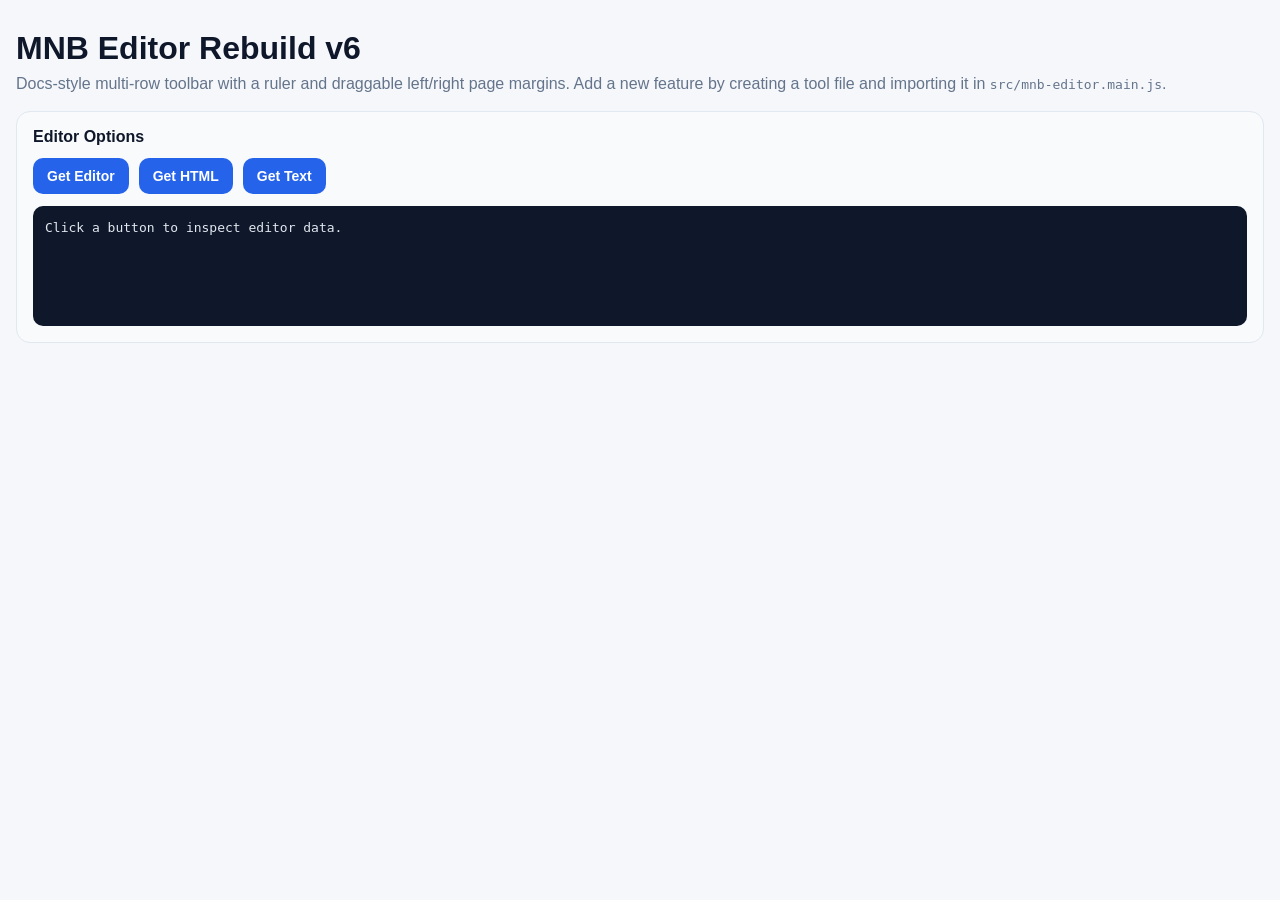
==== index.html @ fe901d55 "Initial public demo" ====
<!doctype html>
<html lang="en">
  <head>
    <meta charset="utf-8" />
    <title>MNB Editor Rebuild v6</title>
    <meta name="viewport" content="width=device-width, initial-scale=1" />
    <link rel="stylesheet" href="./mnb-editor.css" />
    <style>
      .editor-bottom-panel {
        margin-top: 18px;
        padding: 16px;
        border: 1px solid #e2e8f0;
        border-radius: 14px;
        background: #f8fafc;
      }

      .editor-bottom-panel h3 {
        margin: 0 0 12px;
        font-size: 16px;
        color: #0f172a;
      }

      .editor-bottom-actions {
        display: flex;
        flex-wrap: wrap;
        gap: 10px;
        margin-bottom: 12px;
      }

      .editor-bottom-actions button {
        appearance: none;
        border: 0;
        border-radius: 10px;
        padding: 10px 14px;
        font-size: 14px;
        font-weight: 600;
        cursor: pointer;
        background: #2563eb;
        color: #fff;
      }

      .editor-bottom-actions button:hover {
        opacity: 0.95;
      }

      #editorOutput {
        min-height: 120px;
        max-height: 320px;
        overflow: auto;
        margin: 0;
        padding: 12px;
        border-radius: 10px;
        background: #0f172a;
        color: #e2e8f0;
        font-size: 13px;
        line-height: 1.5;
        white-space: pre-wrap;
        word-break: break-word;
      }
    </style>
  </head>
  <body>
    <div style="max-width:1400px;margin:30px auto;padding:0 16px;">
      <div style="margin-bottom:18px;">
        <h1 style="margin:0 0 8px;">MNB Editor Rebuild v6</h1>
        <p style="margin:0;color:#64748b;">
          Docs-style multi-row toolbar with a ruler and draggable left/right
          page margins. Add a new feature by creating a tool file and importing
          it in <code>src/mnb-editor.main.js</code>.
        </p>
      </div>

      <div id="editor"></div>

      <div class="editor-bottom-panel">
        <h3>Editor Options</h3>
        <div class="editor-bottom-actions">
          <button type="button" id="getEditorBtn">Get Editor</button>
          <button type="button" id="getHtmlBtn">Get HTML</button>
          <button type="button" id="getTextBtn">Get Text</button>
        </div>
        <pre id="editorOutput">Click a button to inspect editor data.</pre>
      </div>
    </div>

    <script type="module">
      import { mountMNBEditor } from './src/mnb-editor.main.js';

      const editor = mountMNBEditor('#editor', {
        theme: 'light',
        height: '500px',
        toolbarCollapsible: true,
        collapseToolbarBelow: 9999,
        collapsedToolbarRows: 2,
        contentLimit: {
          max: 500,
          type: 'chars',
          mode: 'hard',
          showCounter: true
        },
       
      });

      const output = document.getElementById('editorOutput');

      document.getElementById('getEditorBtn').addEventListener('click', () => {
        window.mnbEditor = editor;

        const info = {
          message: 'Editor instance saved to window.mnbEditor',
          availableMethods: Object.keys(editor).filter((key) => typeof editor[key] === 'function'),
        };

        output.textContent = JSON.stringify(info, null, 2);
        console.log('MNB Editor instance:', editor);
      });

      document.getElementById('getHtmlBtn').addEventListener('click', () => {
        try {
          output.textContent = editor.getHTML ? editor.getHTML() : 'getHTML() method not found.';
        } catch (error) {
          output.textContent = 'Error getting HTML: ' + error.message;
        }
      });

      document.getElementById('getTextBtn').addEventListener('click', () => {
        try {
          output.textContent = editor.getText ? editor.getText() : 'getText() method not found.';
        } catch (error) {
          output.textContent = 'Error getting text: ' + error.message;
        }
      });
    </script>
  </body>
</html>
---- mnb-editor.css ----
:root{
  --mnb-bg:#f5f7fb;
  --mnb-panel:#ffffff;
  --mnb-panel-2:#f8fafc;
  --mnb-border:#d9e2ef;
  --mnb-text:#0f172a;
  --mnb-muted:#64748b;
  --mnb-primary:#4f46e5;
  --mnb-primary-soft:#eef2ff;
  --mnb-success:#16a34a;
  --mnb-warning:#d97706;
  --mnb-danger:#dc2626;
  --mnb-shadow:0 20px 45px rgba(15,23,42,.10);
  --mnb-radius:18px;
  --mnb-toolbar-radius:16px;
  --mnb-editor-min-height:420px;

  /* docs toolbar */
  --mnb-toolbar-bg:#eef1f4;
  --mnb-toolbar-divider:#d0d7de;
  --mnb-page-width:100%;
  --mnb-doc-margin-left:24px;
  --mnb-doc-margin-right:24px;

  /* sticky offsets */
  --mnb-sticky-page-top:0px;
  --mnb-sticky-topbar-height:59px;

  font-family:Inter,Segoe UI,Arial,sans-serif;
}

*{box-sizing:border-box}

html,body{
  margin:0;
  background:var(--mnb-bg);
  font-family:Inter,Segoe UI,Arial,sans-serif;
  color:var(--mnb-text);
}

body{
  margin:0;
  background:var(--mnb-bg);
  font-family:Inter,Segoe UI,Arial,sans-serif;
  color:var(--mnb-text);
}

.mnb-editor-shell{
  --mnb-sticky-page-top:0px;
  --mnb-sticky-topbar-height:59px;
  background:#f1f3f4;
  border:1px solid var(--mnb-border);
  border-radius:20px;
  overflow:visible;
  box-shadow:var(--mnb-shadow);
  position:relative;
}

.mnb-editor-shell.theme-dark,
.theme-dark .mnb-editor-shell{
  --mnb-bg:#0b1220;
  --mnb-panel:#0f172a;
  --mnb-panel-2:#111c32;
  --mnb-border:#243146;
  --mnb-text:#e2e8f0;
  --mnb-muted:#94a3b8;
  --mnb-primary:#818cf8;
  --mnb-primary-soft:rgba(99,102,241,.18);
  --mnb-shadow:0 20px 45px rgba(2,6,23,.45);
  --mnb-toolbar-bg:#162132;
  --mnb-toolbar-divider:#2b3a54;
  background:#0f172a;
}

.mnb-editor-frame,
.mnb-editor-frame-docs{
  display:block;
}

.mnb-editor-main{
  min-width:0;
  display:flex;
  flex-direction:column;
}

.mnb-editor-leftbar,
.mnb-toolbar-left{
  display:none !important;
}

.mnb-editor-topbar,
.mnb-editor-topbar-docs{
  position:sticky;
  top:var(--mnb-sticky-page-top, 0px);
  z-index:30;
  padding:10px 14px 8px;
  background: #ffffff;
  border-bottom:1px solid var(--mnb-toolbar-divider);
  backdrop-filter:none;
}

.mnb-editor-shell.theme-dark .mnb-editor-topbar,
.theme-dark .mnb-editor-topbar,
.mnb-editor-shell.theme-dark .mnb-editor-topbar-docs,
.theme-dark .mnb-editor-topbar-docs{
  background:#162132;
  border-color:#2b3a54;
}

.mnb-toolbar-scroll{
  display:block;
  overflow-x:auto;
  overflow-y:hidden;
  scrollbar-width:thin;
  padding-bottom:2px;
}

.mnb-toolbar{
  display:flex !important;
  align-items:center;
  flex-wrap:wrap;
  width:100% !important;
  min-width:min-content !important;
  gap:4px 0 !important;
}

.mnb-toolbar-top{
  width:100% !important;
}

.mnb-toolbar-group{
  display:flex;
  align-items:center;
  flex-wrap:wrap;
  gap:4px;
  padding:0 10px;
  margin:0;
  min-height:40px;
  background:transparent;
  border:0;
  border-right:1px solid var(--mnb-toolbar-divider);
  border-radius:0;
  box-shadow:none;
}

.mnb-toolbar-group:last-child{
  border-right:0;
}

.mnb-toolbar-group-label{
  display:none;
}

.mnb-tool{
  display:flex;
  align-items:center;
  align-self:center;
  flex:0 0 auto;
}

.mnb-tool-button,
.mnb-tool-select,
.mnb-tool-select-wrap{
  color:var(--mnb-text);
  border-radius:8px;
  transition:background .16s ease,border-color .16s ease,transform .16s ease,box-shadow .16s ease;
}

.mnb-tool-button{
  display:inline-flex;
  align-items:center;
  justify-content:center;
  gap:8px;
  width:auto;
  min-width:0;
  height:34px;
  min-height:34px;
  padding:0 10px;
  cursor:pointer;
  white-space:nowrap;
  border:1px solid transparent;
  background:transparent;
  box-shadow:none;
}

.mnb-tool-button-icon{
  width:34px;
  min-width:34px;
  padding:0;
}

.mnb-tool-button-select,
.mnb-tool-button-doc-select,
.mnb-tool-select-wrap{
  display:inline-flex;
  align-items:center;
  justify-content:flex-start;
  gap:8px;
  width:auto;
  min-width: auto;
  max-width:none;
  height:34px;
  min-height:34px;
  padding:0 10px;
  border:1px solid #cbd5e1;
  border-radius:8px;
  background:#fff;
  color:var(--mnb-text);
  box-shadow:none;
  overflow:visible;
  white-space:nowrap;
}

.mnb-editor-shell.theme-dark .mnb-tool-button-select,
.mnb-editor-shell.theme-dark .mnb-tool-button-doc-select,
.mnb-editor-shell.theme-dark .mnb-tool-select-wrap,
.theme-dark .mnb-tool-button-select,
.theme-dark .mnb-tool-button-doc-select,
.theme-dark .mnb-tool-select-wrap{
  background:#0f172a;
  border-color:#334155;
}

.mnb-tool-button:hover,
.mnb-tool-button:focus-visible,
.mnb-tool-button.is-open,
.mnb-tool-select-wrap:hover,
.mnb-tool-select-wrap:focus-within{
  transform:none;
  background:#ffffff;
  box-shadow:none;
  outline:none;
}

.mnb-tool-button-doc-select:hover,
.mnb-tool-button-doc-select:focus-visible,
.mnb-tool-button-doc-select.is-open,
.mnb-tool-button-select:hover,
.mnb-tool-button-select:focus-visible,
.mnb-tool-button-select.is-open{
  background:#fff;
  border-color:#a5b4fc;
  box-shadow:none;
  outline:none;
}

.mnb-editor-shell.theme-dark .mnb-tool-button:hover,
.mnb-editor-shell.theme-dark .mnb-tool-button:focus-visible,
.mnb-editor-shell.theme-dark .mnb-tool-button.is-open,
.mnb-editor-shell.theme-dark .mnb-tool-select-wrap:hover,
.mnb-editor-shell.theme-dark .mnb-tool-select-wrap:focus-within,
.theme-dark .mnb-tool-button:hover,
.theme-dark .mnb-tool-button:focus-visible,
.theme-dark .mnb-tool-button.is-open,
.theme-dark .mnb-tool-select-wrap:hover,
.theme-dark .mnb-tool-select-wrap:focus-within{
  background:#0f172a;
  border-color:#334155;
}

.mnb-editor-shell.theme-dark .mnb-tool-button-doc-select:hover,
.mnb-editor-shell.theme-dark .mnb-tool-button-doc-select:focus-visible,
.mnb-editor-shell.theme-dark .mnb-tool-button-doc-select.is-open,
.mnb-editor-shell.theme-dark .mnb-tool-button-select:hover,
.mnb-editor-shell.theme-dark .mnb-tool-button-select:focus-visible,
.mnb-editor-shell.theme-dark .mnb-tool-button-select.is-open,
.theme-dark .mnb-tool-button-doc-select:hover,
.theme-dark .mnb-tool-button-doc-select:focus-visible,
.theme-dark .mnb-tool-button-doc-select.is-open,
.theme-dark .mnb-tool-button-select:hover,
.theme-dark .mnb-tool-button-select:focus-visible,
.theme-dark .mnb-tool-button-select.is-open{
  background:#0f172a;
  border-color:#6366f1;
}

.mnb-tool-button.has-menu::after{
  display:none;
}

.mnb-tool-icon{
  width:18px;
  height:18px;
  display:grid;
  place-items:center;
  background:transparent;
  color:var(--mnb-text);
  font-size:14px;
  font-weight:700;
  line-height:1;
  flex:0 0 18px;
}

.mnb-tool-text{
  display:inline-block;
  font-size:12px;
  font-weight:700;
  line-height:1;
  color:var(--mnb-text);
  white-space:nowrap;
}

.mnb-tool-value{
  display:inline-block;
  font:600 13px/1 Inter,Segoe UI,Arial,sans-serif;
  color:var(--mnb-text);
  white-space:nowrap;
  overflow:visible;
  max-width:none;
}

.mnb-tool-caret{
  display:inline-block;
  font-size:11px;
  color:var(--mnb-muted);
  transform:translateY(1px);
  text-align: end;
  width: 100%;
}

.mnb-tool-button-doc-select .mnb-tool-icon{
  display:none !important;
}

.mnb-tool-select-caption{
  display:inline-flex;
  align-items:center;
  height:22px;
  padding:0 8px;
  border-radius:999px;
  background:var(--mnb-primary-soft);
  color:var(--mnb-primary);
  font-size:11px;
  font-weight:800;
  white-space:nowrap;
}

.mnb-tool-select{
  display:inline-block;
  width:auto;
  min-width: auto;
  height:32px;
  min-height:32px;
  padding:0 2px 0 10px;
  border:0;
  border-radius:6px;
  background:transparent;
  color:var(--mnb-text);
  outline:none;
  box-shadow:none;
  appearance:auto;
}

.mnb-tool-button[data-tooltip-title]::before,
.mnb-tool-button[data-tooltip-title]::after{
  display:none !important;
}

.mnb-tooltip-host,
.mnb-popover-host{
  position:fixed;
  inset:0;
  z-index:99996;
  pointer-events:none;
}

.mnb-tooltip-host{
  z-index:99997;
}

.mnb-floating-tooltip{
  position:fixed;
  max-width:min(320px, calc(100vw - 24px));
  padding:12px 14px;
  border-radius:14px;
  background:#0f172a;
  color:#fff;
  box-shadow:0 18px 40px rgba(2,6,23,.28);
  pointer-events:none;
}

.mnb-floating-tooltip-title{
  font:700 12px/1.2 Inter,Segoe UI,Arial,sans-serif;
  letter-spacing:.01em;
}

.mnb-floating-tooltip-body{
  margin-top:6px;
  font:500 11px/1.45 Inter,Segoe UI,Arial,sans-serif;
  color:rgba(255,255,255,.84);
  white-space:normal;
}

.mnb-floating-tooltip-shortcut{
  margin-top:8px;
  display:inline-flex;
  padding:4px 8px;
  border-radius:999px;
  background:rgba(255,255,255,.10);
  font:700 10px/1 Inter,Segoe UI,Arial,sans-serif;
  color:#fff;
}

.mnb-tool-popover{
  position:fixed;
  min-width:220px;
  max-width:280px;
  max-height:min(60vh,420px);
  overflow:auto;
  padding:8px;
  border-radius:12px;
  border:1px solid var(--mnb-border);
  background:var(--mnb-panel);
  box-shadow:0 14px 34px rgba(15,23,42,.16);
  pointer-events:auto;
}

.mnb-tool-popover-head{
  padding:8px 10px 10px;
  font:800 12px/1.2 Inter,Segoe UI,Arial,sans-serif;
  letter-spacing:.03em;
  color:var(--mnb-muted);
  text-transform:uppercase;
}

.mnb-tool-popover-list{
  display:grid;
  gap:4px;
}

.mnb-tool-popover-option{
  border:0;
  width:100%;
  text-align:left;
  padding:10px 12px;
  border-radius:12px;
  background:transparent;
  color:var(--mnb-text);
  font:600 13px/1.3 Inter,Segoe UI,Arial,sans-serif;
  cursor:pointer;
}

.mnb-tool-popover-option:hover,
.mnb-tool-popover-option.is-active{
  background:var(--mnb-primary-soft);
  color:var(--mnb-primary);
}

.mnb-editor-rulerbar{
  position:sticky;
  top:calc(
    var(--mnb-sticky-page-top, 0px) +
    var(--mnb-sticky-topbar-height, 59px)
  );
  z-index:25;
  padding:12px 14px 10px;
  background:#ffffff;
  border-bottom:1px solid #d9dde3;
}

.mnb-editor-shell.theme-dark .mnb-editor-rulerbar,
.theme-dark .mnb-editor-rulerbar{
  background:#0f172a;
  border-color:#243146;
}

.mnb-ruler-wrap{
  display:block;
}

.mnb-ruler-track{
  position:relative;
  width:100% !important;
  height:42px;
}

.mnb-ruler-fill{
  position:absolute;
  left:0;
  right:0;
  top:18px;
  height:16px;
  border-top:1px solid #c9d1d9;
}

.mnb-ruler-ticks{
  position:absolute;
  inset:0;
}

.mnb-ruler-major{
  position:absolute;
  top:9px;
  width:1px;
  height:26px;
  background:#9aa5b1;
}

.mnb-ruler-major::before,
.mnb-ruler-major::after{
  content:'';
  position:absolute;
  left:0;
  width:1px;
  background:#c2c9d1;
}

.mnb-ruler-major::before{
  top:10px;
  height:8px;
  transform:translateX(-14px);
}

.mnb-ruler-major::after{
  top:10px;
  height:8px;
  transform:translateX(14px);
}

.mnb-ruler-label{
  position:absolute;
  top:-7px;
  left:50%;
  transform:translateX(-50%);
  font:500 11px/1 Inter,Segoe UI,Arial,sans-serif;
  color:#4b5563;
}

.mnb-ruler-handle{
  position:absolute;
  top:10px;
  width:14px;
  height:24px;
  border:0;
  background:transparent;
  cursor:ew-resize;
  transform:translateX(-50%);
}

.mnb-ruler-handle::before{
  content:'';
  position:absolute;
  left:50%;
  top:0;
  width:0;
  height:0;
  transform:translateX(-50%);
  border-left:7px solid transparent;
  border-right:7px solid transparent;
  border-top:10px solid #3b82f6;
}

.mnb-ruler-handle::after{
  content:'';
  position:absolute;
  left:50%;
  top:10px;
  width:4px;
  height:14px;
  transform:translateX(-50%);
  border-radius:2px;
  background:#3b82f6;
}

.mnb-editor-body{
  padding: 28px 16px 0px;
  background:#f1f3f4;
}

.mnb-canvas-wrap{
  display:block;
  padding:0;
  background:transparent;
  border:0;
  box-shadow:none;
}

.mnb-doc-page{
  width:100% !important;
  max-width:none !important;
  background:#fff;
  border:1px solid #d9dde3;
  box-shadow:0 1px 2px rgba(15,23,42,.04),0 14px 32px rgba(15,23,42,.08);
  min-height:980px;
}

.mnb-editor-shell.theme-dark .mnb-doc-page,
.theme-dark .mnb-doc-page{
  background:#0b1220;
  border-color:#243146;
}

.mnb-surface,
.mnb-code-surface,
.mnb-preview-surface{
  width:100% !important;
  max-width:none !important;
  min-height:980px;
  margin:0;
  border:0;
  outline:none;
  border-radius:0;
  box-shadow:none;
  background:transparent;
  color:var(--mnb-text);
  padding:56px var(--mnb-doc-margin-right) 72px var(--mnb-doc-margin-left);
  font:400 16px/1.7 Inter,Segoe UI,Arial,sans-serif;
}

.mnb-preview-surface{
  background:#fff;
}

.mnb-surface:empty:before{
  content:attr(data-placeholder);
  color:var(--mnb-muted);
}

.mnb-surface img,
.mnb-surface video,
.mnb-surface iframe,
.mnb-surface svg,
.mnb-surface table{
  max-width:100%;
}

.mnb-surface table{
  border-collapse:collapse;
  width:100%;
}

.mnb-surface td,
.mnb-surface th{
  border:1px solid #cbd5e1;
  padding:8px;
  vertical-align:top;
}

.mnb-surface table[data-border-mode="none"] td,
.mnb-surface table[data-border-mode="none"] th{
  border-color:transparent;
}

.mnb-surface table[data-border-mode="outside"] td,
.mnb-surface table[data-border-mode="outside"] th{
  border-left-color:transparent;
  border-right-color:transparent;
}

.mnb-surface table[data-border-mode="outside"] tr:first-child > *{
  border-top-color:#cbd5e1;
}

.mnb-surface table[data-border-mode="outside"] tr:last-child > *{
  border-bottom-color:#cbd5e1;
}

.mnb-surface table[data-border-mode="inside"] td,
.mnb-surface table[data-border-mode="inside"] th{
  border-color:#cbd5e1;
}

.mnb-surface table[data-border-mode="top"] td,
.mnb-surface table[data-border-mode="top"] th{
  border-left-color:transparent;
  border-right-color:transparent;
  border-bottom-color:transparent;
}

.mnb-surface table[data-border-mode="bottom"] td,
.mnb-surface table[data-border-mode="bottom"] th{
  border-left-color:transparent;
  border-right-color:transparent;
  border-top-color:transparent;
}

.mnb-surface table[data-border-mode="left"] td,
.mnb-surface table[data-border-mode="left"] th{
  border-top-color:transparent;
  border-right-color:transparent;
  border-bottom-color:transparent;
}

.mnb-surface table[data-border-mode="right"] td,
.mnb-surface table[data-border-mode="right"] th{
  border-top-color:transparent;
  border-left-color:transparent;
  border-bottom-color:transparent;
}

.mnb-editor-shell:not(.show-grid-lines) .mnb-surface td,
.mnb-editor-shell:not(.show-grid-lines) .mnb-surface th{
  border-style:solid;
}

.mnb-hidden-block{
  display:none;
}

.mnb-surface .mnb-columns{
  display:grid;
  gap:16px;
}

.mnb-surface .mnb-columns.two{
  grid-template-columns:repeat(2,1fr);
}

.mnb-surface .mnb-columns.three{
  grid-template-columns:repeat(3,1fr);
}

.mnb-surface .mnb-card{
  border:1px solid var(--mnb-border);
  padding:18px;
  border-radius:18px;
  background:var(--mnb-panel-2);
}

.mnb-surface .mnb-callout{
  border-left:4px solid var(--mnb-primary);
  background:var(--mnb-primary-soft);
  padding:16px;
  border-radius:14px;
}

.mnb-surface .mnb-badge{
  display:inline-flex;
  align-items:center;
  padding:6px 10px;
  border:1px solid var(--mnb-border);
  border-radius:999px;
  background:var(--mnb-panel-2);
}

.mnb-surface .mnb-commented{
  outline:2px dashed rgba(245,158,11,.45);
  outline-offset:6px;
  position:relative;
}

.mnb-surface ul.mnb-checkmarks{
  list-style:none;
  padding-left:0;
}

.mnb-surface ul.mnb-checkmarks li::before{
  content:'✓ ';
  color:#16a34a;
  font-weight:700;
}

.mnb-surface ul.mnb-cross-marks{
  list-style:none;
  padding-left:0;
}

.mnb-surface ul.mnb-cross-marks li::before{
  content:'✕ ';
  color:#dc2626;
  font-weight:700;
}

.mnb-surface .mnb-commented::after{
  content:'💬 ' attr(data-comment);
  position:absolute;
  right:0;
  top:-26px;
  font-size:11px;
  padding:4px 8px;
  border-radius:999px;
  background:#fffbeb;
  border:1px solid #fcd34d;
  width: max-content;
}

.mnb-surface [data-text-animation="pulse"]{
  animation:mnbPulse 1.4s ease-in-out infinite;
}

.mnb-surface [data-text-animation="float"]{
  animation:mnbFloat 1.8s ease-in-out infinite;
}

.mnb-surface [data-text-animation="glow"]{
  animation:mnbGlow 1.8s ease-in-out infinite;
}

@keyframes mnbPulse{
  0%,100%{transform:scale(1)}
  50%{transform:scale(1.03)}
}

@keyframes mnbFloat{
  0%,100%{transform:translateY(0)}
  50%{transform:translateY(-3px)}
}

@keyframes mnbGlow{
  0%,100%{text-shadow:none}
  50%{text-shadow:0 0 18px rgba(79,70,229,.3)}
}

.mnb-statusbar{
  display:flex;
  justify-content:space-between;
  gap:10px;
  flex-wrap:wrap;
  padding:12px 16px;
  background:#eef1f4;
}

.mnb-editor-shell.theme-dark .mnb-statusbar,
.theme-dark .mnb-statusbar{
  background:#111827;
  border-color:#243146;
}

.mnb-status-left,
.mnb-status-right{
  display:flex;
  gap:10px;
  flex-wrap:wrap;
}

.mnb-status-item{
  font-size:12px;
  font-weight:600;
  color:var(--mnb-muted);
  padding:6px 10px;
  border-radius:999px;
  border:1px solid var(--mnb-border);
  background:var(--mnb-panel);
}

.mnb-alert-host{
  position:fixed;
  z-index:99999;
  display:flex;
  flex-direction:column;
  gap:10px;
  pointer-events:none;
}

.mnb-alert-host.top-right{top:16px;right:16px}
.mnb-alert-host.top-left{top:16px;left:16px}
.mnb-alert-host.bottom-left{bottom:16px;left:16px}
.mnb-alert-host.bottom-right{bottom:16px;right:16px}
.mnb-alert-host.top-center{top:16px;left:50%;transform:translateX(-50%)}
.mnb-alert-host.bottom-center{bottom:16px;left:50%;transform:translateX(-50%)}
.mnb-alert-host.center{top:50%;left:50%;transform:translate(-50%,-50%)}

.mnb-alert{
  min-width:220px;
  max-width:360px;
  padding:12px 16px;
  border-radius:16px;
  background:var(--mnb-panel);
  border:1px solid var(--mnb-border);
  box-shadow:var(--mnb-shadow);
  opacity:0;
  transform:translateY(6px);
  transition:.22s ease;
}

.mnb-alert.visible{
  opacity:1;
  transform:translateY(0);
}

.mnb-alert.success{border-color:rgba(22,163,74,.25)}
.mnb-alert.error{border-color:rgba(220,38,38,.25)}
.mnb-alert.info{border-color:rgba(79,70,229,.25)}

.mnb-modal-host{
  position:fixed;
  inset:0;
  z-index:99998;
}

.mnb-modal-overlay{
  position:absolute;
  inset:0;
  background:rgba(15,23,42,.35);
  display:grid;
  place-items:center;
  padding:20px;
}

.mnb-modal{
  width:min(560px,100%);
  background:var(--mnb-panel);
  color:var(--mnb-text);
  border:1px solid var(--mnb-border);
  border-radius:22px;
  box-shadow:var(--mnb-shadow);
}

.mnb-modal-head,
.mnb-modal-foot{
  display:flex;
  align-items:center;
  justify-content:space-between;
  gap:12px;
  padding:16px 18px;
  border-bottom:1px solid var(--mnb-border);
}

.mnb-modal-foot{
  border-bottom:0;
  border-top:1px solid var(--mnb-border);
}

.mnb-modal-head h3{
  margin:0;
  font-size:18px;
}

.mnb-modal-close{
  border:0;
  background:transparent;
  color:var(--mnb-muted);
  font-size:28px;
  line-height:1;
  cursor:pointer;
}

.mnb-modal-body{
  padding:18px;
  display:grid;
  gap:14px;
  max-height:min(70vh,620px);
  overflow:auto;
}

.mnb-field{
  display:grid;
  gap:8px;
}

.mnb-field span{
  font-size:13px;
  font-weight:700;
  color:var(--mnb-muted);
}

.mnb-field input,
.mnb-field select,
.mnb-field textarea{
  width:100%;
  padding:12px 14px;
  border-radius:14px;
  border:1px solid var(--mnb-border);
  background:var(--mnb-panel-2);
  color:var(--mnb-text);
  outline:none;
}

.mnb-btn{
  border:1px solid var(--mnb-border);
  background:var(--mnb-panel);
  color:var(--mnb-text);
  padding:10px 14px;
  border-radius:14px;
  font-weight:700;
  cursor:pointer;
}

.mnb-btn.primary{
  background:var(--mnb-primary);
  border-color:var(--mnb-primary);
  color:#fff;
}

.mnb-btn.secondary{
  background:var(--mnb-panel-2);
}

.mnb-kbd{
  padding:2px 6px;
  border-radius:8px;
  border:1px solid var(--mnb-border);
  background:var(--mnb-panel-2);
  font:600 12px/1.4 ui-monospace,SFMono-Regular,Menlo,monospace;
}

.is-fullscreen{
  position:fixed !important;
  inset:0 !important;
  z-index:99997;
  background:var(--mnb-bg);
  border-radius:0;
}

@media (max-width:1180px){
  .mnb-toolbar-group{padding:0 8px}
}

@media (max-width:860px){
  .mnb-editor-topbar{padding:10px}
  .mnb-toolbar{gap:4px 0 !important}
  .mnb-tool-button{padding:0 10px}
  .mnb-tool-select{min-width:104px}
}

@media (max-width:760px){
  .mnb-editor-topbar,
  .mnb-editor-rulerbar,
  .mnb-editor-body{
    padding-left:10px;
    padding-right:10px;
  }

  .mnb-toolbar-group{
    padding:0 6px;
  }

  .mnb-tool-button-select,
  .mnb-tool-button-doc-select{
    padding:0 8px;
    min-width:96px;
  }

  .mnb-tool-value{
    max-width:96px;
    overflow:hidden;
    text-overflow:ellipsis;
  }

  .mnb-doc-page{
    min-height:760px;
  }

  .mnb-surface,
  .mnb-code-surface,
  .mnb-preview-surface{
    min-height:760px;
  }
}

@media (max-width:640px){
  .mnb-editor-topbar,
  .mnb-editor-body{
    padding:10px;
  }

  .mnb-toolbar-group{
    gap:4px;
  }
}

/* =========================
   Fullscreen scrolling fix
========================= */

.is-fullscreen{
  position:fixed !important;
  inset:0 !important;
  z-index:99997;
  width:100vw;
  height:100vh;
  border-radius:0 !important;
  background:var(--mnb-bg);
  overflow:hidden !important;
  display:flex;
  flex-direction:column;
}

.is-fullscreen .mnb-editor-frame,
.is-fullscreen .mnb-editor-frame-docs{
  display:flex;
  flex-direction:column;
  height:100%;
  min-height:0;
}

.is-fullscreen .mnb-editor-main{
  display:flex;
  flex-direction:column;
  flex:1 1 auto;
  min-height:0;
}

.is-fullscreen .mnb-editor-topbar,
.is-fullscreen .mnb-editor-topbar-docs{
  flex:0 0 auto;
}

.is-fullscreen .mnb-editor-rulerbar{
  flex:0 0 auto;
}

.is-fullscreen .mnb-editor-body{
  flex:1 1 auto;
  min-height:0;
  overflow:auto !important;
  -webkit-overflow-scrolling:touch;
  padding-bottom:40px;
}

.is-fullscreen .mnb-canvas-wrap{
  min-height:100%;
}

.is-fullscreen .mnb-doc-page{
  min-height:calc(100vh - var(--mnb-sticky-topbar-height, 59px) - 90px);
}

.is-fullscreen .mnb-surface,
.is-fullscreen .mnb-code-surface,
.is-fullscreen .mnb-preview-surface{
  min-height:calc(100vh - var(--mnb-sticky-topbar-height, 59px) - 140px);
}

.mnb-toolbar-toggle{
  display:none;
  align-items:center;
  gap:8px;
  height:34px;
  padding:0 12px;
  margin:0 0 10px auto;
  border:1px solid var(--mnb-border);
  border-radius:10px;
  background:var(--mnb-panel);
  color:var(--mnb-text);
  cursor:pointer;
  font:700 12px/1 Inter,Segoe UI,Arial,sans-serif;
}

.mnb-toolbar-toggle-dots{
  font-weight:900;
  letter-spacing:1px;
}

/* show toggle whenever collapsible mode is enabled */
.mnb-toolbar-can-collapse .mnb-toolbar-toggle{
  display:inline-flex;
}

/* important: topbar should stack toggle + toolbar */
.mnb-toolbar-can-collapse .mnb-editor-topbar,
.mnb-toolbar-can-collapse .mnb-editor-topbar-docs{
  display:flex;
  flex-direction:column;
  align-items:stretch;
}

/* toolbar container */
.mnb-toolbar-can-collapse .mnb-toolbar-scroll{
  overflow:hidden;
  max-height:1000px;
  transition:max-height .24s ease, opacity .2s ease, margin .2s ease, padding .2s ease;
}

/* collapsed = show only about 2 rows */
.mnb-toolbar-can-collapse.mnb-toolbar-collapsed .mnb-toolbar-scroll{
  max-height:96px;
  opacity:1;
}

/* expanded */
.mnb-toolbar-can-collapse:not(.mnb-toolbar-collapsed) .mnb-toolbar-scroll{
  max-height:1000px;
}

/* dark mode */
.mnb-editor-shell.theme-dark .mnb-toolbar-toggle,
.theme-dark .mnb-toolbar-toggle{
  background:#0f172a;
  border-color:#334155;
  color:#e2e8f0;
}

.mnb-toolbar-can-collapse.mnb-toolbar-has-extra .mnb-toolbar-toggle{
  display:inline-flex;
}
.mnb-tool-button-icon:hover{
  border-color: #cbd5e1;
  border: 1px solid;
}


.mnb-surface .mnb-word-art,
.mnb-preview-surface .mnb-word-art,
.mnb-preview-body .mnb-word-art,
.mnb-wa-preview .mnb-word-art,
.mnb-wa-sample .mnb-word-art{
  --wa-gradient:linear-gradient(90deg,#7c3aed 0%,#ec4899 50%,#f59e0b 100%);
  --wa-stroke-color:transparent;
  --wa-stroke-width:0px;
  --wa-shadow:0 8px 20px rgba(15,23,42,.12);

  position:relative;
  display:inline-block;
  margin:.14em 0 .20em;
  padding:0;
  border:0;
  border-radius:0;
  background:none !important;
  color:transparent !important;
  line-height:.92;
  white-space:pre-wrap;
  vertical-align:top;
  isolation:isolate;
  filter:none !important;
}

.mnb-surface .mnb-word-art[contenteditable="false"]{
  cursor:default;
  user-select:none;
  -webkit-user-select:none;
}

.mnb-surface .mnb-word-art > span,
.mnb-preview-surface .mnb-word-art > span,
.mnb-preview-body .mnb-word-art > span,
.mnb-wa-preview .mnb-word-art > span,
.mnb-wa-sample .mnb-word-art > span{
  display:inline-block;
  padding:.03em .10em .09em;
  line-height:1;
  border-radius:0;

  background-image:var(--wa-gradient) !important;
  background-size:100% 100%;
  background-repeat:no-repeat;
  background-position:center;

  color:transparent !important;
  -webkit-text-fill-color:transparent !important;
  -webkit-background-clip:text !important;
  background-clip:text !important;

  -webkit-text-stroke:var(--wa-stroke-width) var(--wa-stroke-color);
  text-shadow:var(--wa-shadow);
  filter:none !important;
}

/* shadows */
.mnb-surface .mnb-word-art-shadow-soft > span,
.mnb-preview-surface .mnb-word-art-shadow-soft > span,
.mnb-preview-body .mnb-word-art-shadow-soft > span,
.mnb-wa-preview .mnb-word-art-shadow-soft > span,
.mnb-wa-sample .mnb-word-art-shadow-soft > span{
  --wa-shadow:
    0 3px 8px rgba(15,23,42,.12),
    0 10px 24px rgba(15,23,42,.10);
}

.mnb-surface .mnb-word-art-shadow-glow > span,
.mnb-preview-surface .mnb-word-art-shadow-glow > span,
.mnb-preview-body .mnb-word-art-shadow-glow > span,
.mnb-wa-preview .mnb-word-art-shadow-glow > span,
.mnb-wa-sample .mnb-word-art-shadow-glow > span{
  --wa-shadow:
    0 0 10px rgba(255,255,255,.32),
    0 0 22px rgba(99,102,241,.18),
    0 10px 24px rgba(15,23,42,.12);
}

.mnb-surface .mnb-word-art-shadow-extrude > span,
.mnb-preview-surface .mnb-word-art-shadow-extrude > span,
.mnb-preview-body .mnb-word-art-shadow-extrude > span,
.mnb-wa-preview .mnb-word-art-shadow-extrude > span,
.mnb-wa-sample .mnb-word-art-shadow-extrude > span{
  --wa-shadow:
    1px 1px 0 rgba(17,24,39,.88),
    2px 2px 0 rgba(17,24,39,.74),
    3px 3px 0 rgba(17,24,39,.58),
    4px 4px 0 rgba(17,24,39,.42),
    10px 12px 24px rgba(15,23,42,.16);
}

.mnb-surface .mnb-word-art-shadow-stack > span,
.mnb-preview-surface .mnb-word-art-shadow-stack > span,
.mnb-preview-body .mnb-word-art-shadow-stack > span,
.mnb-wa-preview .mnb-word-art-shadow-stack > span,
.mnb-wa-sample .mnb-word-art-shadow-stack > span{
  --wa-shadow:
    1px 1px 0 rgba(120,53,15,.90),
    2px 2px 0 rgba(120,53,15,.80),
    3px 3px 0 rgba(120,53,15,.70),
    4px 4px 0 rgba(120,53,15,.60),
    5px 5px 0 rgba(120,53,15,.50),
    10px 12px 24px rgba(120,53,15,.18);
}

/* presets */
.mnb-word-art:is([data-preset="aurora-pop"],[data-word-art-preset="aurora-pop"]){
  --wa-gradient:linear-gradient(90deg,#4f46e5 0%,#7c3aed 34%,#ec4899 68%,#f59e0b 100%);
  --wa-stroke-color:#1f2937;
  --wa-stroke-width:1.2px;
}

.mnb-word-art:is([data-preset="sunset-stage"],[data-word-art-preset="sunset-stage"]){
  --wa-gradient:linear-gradient(90deg,#fb7185 0%,#f97316 48%,#facc15 100%);
  --wa-stroke-color:#7c2d12;
  --wa-stroke-width:1px;
}

.mnb-word-art:is([data-preset="ocean-glow"],[data-word-art-preset="ocean-glow"]){
  --wa-gradient:linear-gradient(90deg,#06b6d4 0%,#0ea5e9 32%,#2563eb 68%,#4f46e5 100%);
  --wa-stroke-color:#082f49;
  --wa-stroke-width:1px;
}

.mnb-word-art:is([data-preset="gold-luxe"],[data-word-art-preset="gold-luxe"]){
  --wa-gradient:linear-gradient(180deg,#fff7cc 0%,#fde68a 20%,#f59e0b 55%,#b45309 78%,#fff1a6 100%);
  --wa-stroke-color:#78350f;
  --wa-stroke-width:.9px;
}

.mnb-word-art:is([data-preset="berry-neon"],[data-word-art-preset="berry-neon"]){
  --wa-gradient:linear-gradient(90deg,#8b5cf6 0%,#d946ef 34%,#ec4899 66%,#fb7185 100%);
  --wa-stroke-color:#3b0764;
  --wa-stroke-width:1px;
}

.mnb-word-art:is([data-preset="mint-fresh"],[data-word-art-preset="mint-fresh"]){
  --wa-gradient:linear-gradient(90deg,#22c55e 0%,#14b8a6 55%,#06b6d4 100%);
  --wa-stroke-color:#064e3b;
  --wa-stroke-width:.8px;
}

.mnb-word-art:is([data-preset="chrome-flash"],[data-word-art-preset="chrome-flash"]){
  --wa-gradient:linear-gradient(180deg,#0f172a 0%,#94a3b8 18%,#ffffff 42%,#cbd5e1 68%,#111827 100%);
  --wa-stroke-color:#0f172a;
  --wa-stroke-width:.8px;
}

.mnb-word-art:is([data-preset="candy-burst"],[data-word-art-preset="candy-burst"]){
  --wa-gradient:linear-gradient(90deg,#f43f5e 0%,#fb7185 28%,#f472b6 60%,#c084fc 100%);
  --wa-stroke-color:#831843;
  --wa-stroke-width:1px;
}

.mnb-word-art:is([data-preset="forest-depth"],[data-word-art-preset="forest-depth"]){
  --wa-gradient:linear-gradient(90deg,#14532d 0%,#16a34a 38%,#84cc16 74%,#d9f99d 100%);
  --wa-stroke-color:#052e16;
  --wa-stroke-width:1px;
}
.mnb-tool[data-tool="list"] .mnb-tool-button {
  gap: 6px;
  padding-inline: 10px;
  transition: padding .16s ease, background .16s ease, border-color .16s ease, box-shadow .16s ease;
}

.mnb-tool[data-tool="list"] .mnb-tool-button.is-active-list {
  padding-left: 10px;
  padding-right: 14px; /* extra space when active */
}

.mnb-modal-overlay {
  position: fixed;
  inset: 0;
  z-index: 9999;
  display: grid;
  place-items: center;
  padding: 24px;
  background: rgba(15, 23, 42, 0.42);
  backdrop-filter: blur(8px);
}

.mnb-modal {
  width: min(560px, calc(100vw - 32px));
  max-height: min(86vh, 820px);
  overflow: hidden;
  border-radius: 22px;
  background: #ffffff;
  border: 1px solid rgba(148, 163, 184, 0.18);
  box-shadow: 0 30px 80px rgba(15, 23, 42, 0.22);
}

.theme-dark .mnb-modal {
  background: #0f172a;
  border-color: rgba(148, 163, 184, 0.16);
  box-shadow: 0 30px 80px rgba(2, 6, 23, 0.55);
}

.mnb-form {
  display: flex;
  flex-direction: column;
  max-height: inherit;
}

.mnb-modal-head {
  display: flex;
  align-items: flex-start;
  justify-content: space-between;
  gap: 16px;
  padding: 20px 22px 16px;
  border-bottom: 1px solid rgba(148, 163, 184, 0.16);
}

.mnb-modal-head-copy h3 {
  margin: 0;
  font-size: 20px;
  line-height: 1.2;
  color: #0f172a;
}

.mnb-modal-head-copy p {
  margin: 6px 0 0;
  font-size: 13px;
  line-height: 1.5;
  color: #64748b;
}

.theme-dark .mnb-modal-head-copy h3 {
  color: #f8fafc;
}

.theme-dark .mnb-modal-head-copy p {
  color: #94a3b8;
}

.mnb-modal-close {
  width: 38px;
  height: 38px;
  border: 0;
  border-radius: 12px;
  background: #f8fafc;
  color: #334155;
  font-size: 22px;
  line-height: 1;
  cursor: pointer;
  transition: background .18s ease, transform .18s ease;
}

.mnb-modal-close:hover {
  background: #eef2f7;
  transform: scale(1.03);
}

.theme-dark .mnb-modal-close {
  background: rgba(255, 255, 255, 0.06);
  color: #e2e8f0;
}

.theme-dark .mnb-modal-close:hover {
  background: rgba(255, 255, 255, 0.1);
}

.mnb-modal-body {
  overflow: auto;
  padding: 18px 22px 8px;
  display: grid;
  gap: 16px;
}

.mnb-field {
  display: block;
}

.mnb-field-main {
  display: grid;
  gap: 8px;
}

.mnb-field-label {
  display: block;
  font-size: 13px;
  font-weight: 700;
  line-height: 1.35;
  color: #0f172a;
  width: max-content;
}

.theme-dark .mnb-field-label {
  color: #e2e8f0;
}

.mnb-field-control {
  display: grid;
  gap: 8px;
}

.mnb-input,
.mnb-field-control input:not(.mnb-input-checkbox),
.mnb-field-control select,
.mnb-field-control textarea {
  width: 100%;
  min-height: 46px;
  border: 1px solid #dbe3ee;
  border-radius: 14px;
  background: #ffffff;
  color: #0f172a;
  padding: 11px 14px;
  font-size: 14px;
  line-height: 1.4;
  outline: none;
  transition: border-color .18s ease, box-shadow .18s ease, background .18s ease;
  box-sizing: border-box;
}

.mnb-field-control textarea {
  min-height: 110px;
  resize: vertical;
}

.mnb-input:focus,
.mnb-field-control input:not(.mnb-input-checkbox):focus,
.mnb-field-control select:focus,
.mnb-field-control textarea:focus {
  border-color: #3b82f6;
  box-shadow: 0 0 0 4px rgba(59, 130, 246, 0.12);
}

.theme-dark .mnb-input,
.theme-dark .mnb-field-control input:not(.mnb-input-checkbox),
.theme-dark .mnb-field-control select,
.theme-dark .mnb-field-control textarea {
  background: #0b1220;
  border-color: rgba(148, 163, 184, 0.18);
  color: #f8fafc;
}

.theme-dark .mnb-input:focus,
.theme-dark .mnb-field-control input:not(.mnb-input-checkbox):focus,
.theme-dark .mnb-field-control select:focus,
.theme-dark .mnb-field-control textarea:focus {
  border-color: #60a5fa;
  box-shadow: 0 0 0 4px rgba(96, 165, 250, 0.15);
}

.mnb-file-wrap {
  display: grid;
  gap: 8px;
  padding: 12px;
  border: 1px dashed #cbd5e1;
  border-radius: 16px;
  background: linear-gradient(180deg, #f8fafc 0%, #f1f5f9 100%);
}

.theme-dark .mnb-file-wrap {
  border-color: rgba(148, 163, 184, 0.22);
  background: linear-gradient(180deg, rgba(30, 41, 59, 0.85) 0%, rgba(15, 23, 42, 0.92) 100%);
}

.mnb-input-file {
  padding: 10px 12px;
  border: 1px solid #dbe3ee;
  border-radius: 12px;
  background: #fff;
}

.theme-dark .mnb-input-file {
  border-color: rgba(148, 163, 184, 0.18);
  background: #0b1220;
  color: #e2e8f0;
}

.mnb-file-name {
  font-size: 12px;
  line-height: 1.4;
  color: #64748b;
  word-break: break-word;
}

.theme-dark .mnb-file-name {
  color: #94a3b8;
}

.mnb-field-note {
  display: block;
  margin-top: 2px;
  font-size: 12px;
  line-height: 1.45;
  color: #64748b;
}

.theme-dark .mnb-field-note {
  color: #94a3b8;
}

.mnb-field-check {
  padding: 2px 0;
}

.mnb-check-row {
  display: flex;
  align-items: flex-start;
  gap: 12px;
  padding: 12px 14px;
  border: 1px solid #e2e8f0;
  border-radius: 14px;
  background: #f8fafc;
}

.theme-dark .mnb-check-row {
  border-color: rgba(148, 163, 184, 0.18);
  background: rgba(255, 255, 255, 0.04);
}

.mnb-input-checkbox {
  margin-top: 2px;
  width: 18px;
  height: 18px;
  accent-color: #2563eb;
}

.mnb-check-copy {
  display: grid;
  gap: 4px;
}

.mnb-modal-foot {
  display: flex;
  justify-content: flex-end;
  gap: 10px;
  padding: 16px 22px 20px;
  border-top: 1px solid rgba(148, 163, 184, 0.16);
  background: rgba(248, 250, 252, 0.75);
}

.theme-dark .mnb-modal-foot {
  background: rgba(15, 23, 42, 0.85);
}

.mnb-modal-foot .mnb-btn {
  min-width: 110px;
  min-height: 42px;
  border-radius: 12px;
}

.mnb-field.is-hidden {
  display: none;
}

.mnb-inline-fields {
  display: grid;
  grid-template-columns: repeat(var(--mnb-inline-columns, 2), minmax(0, 1fr));
  gap: 12px;
  align-items: start;
}

.mnb-inline-fields .mnb-field {
  margin: 0;
}

@media (max-width: 640px) {
  .mnb-inline-fields {
    grid-template-columns: 1fr;
  }
}
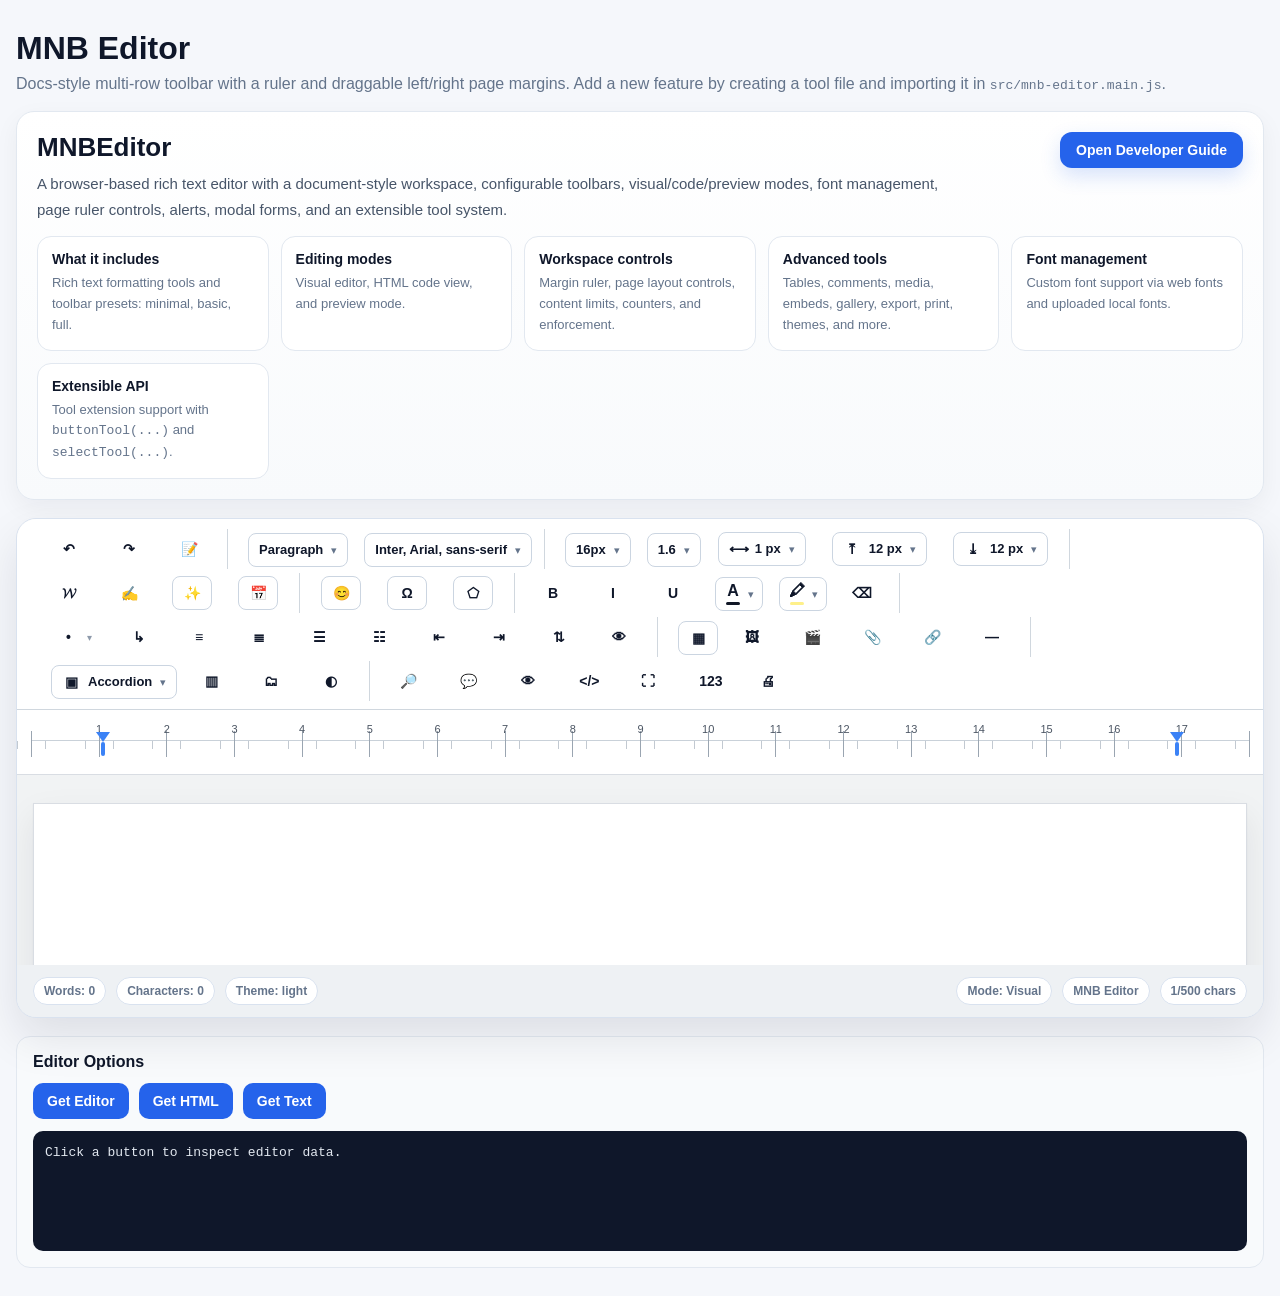
==== commit 2772a46c: "Added developer guide" ====
--- a/index.html
+++ b/index.html
@@ -2,10 +2,91 @@
 <html lang="en">
   <head>
     <meta charset="utf-8" />
-    <title>MNB Editor Rebuild v6</title>
+    <title>MNB Editor</title>
     <meta name="viewport" content="width=device-width, initial-scale=1" />
     <link rel="stylesheet" href="./mnb-editor.css" />
     <style>
+      .editor-hero {
+        margin-bottom: 18px;
+        padding: 20px;
+        border: 1px solid #e2e8f0;
+        border-radius: 18px;
+        background: linear-gradient(180deg, #ffffff 0%, #f8fafc 100%);
+        box-shadow: 0 8px 24px rgba(15, 23, 42, 0.05);
+      }
+
+      .editor-hero-top {
+        display: flex;
+        align-items: flex-start;
+        justify-content: space-between;
+        gap: 16px;
+        flex-wrap: wrap;
+        margin-bottom: 14px;
+      }
+
+      .editor-hero-title-wrap h2 {
+        margin: 0 0 8px;
+        font-size: 26px;
+        line-height: 1.2;
+        color: #0f172a;
+      }
+
+      .editor-hero-title-wrap p {
+        margin: 0;
+        color: #475569;
+        font-size: 15px;
+        line-height: 1.7;
+        max-width: 920px;
+      }
+
+      .editor-guide-link {
+        display: inline-flex;
+        align-items: center;
+        justify-content: center;
+        gap: 8px;
+        padding: 10px 16px;
+        border-radius: 12px;
+        background: #2563eb;
+        color: #fff;
+        font-size: 14px;
+        font-weight: 700;
+        text-decoration: none;
+        white-space: nowrap;
+        box-shadow: 0 8px 20px rgba(37, 99, 235, 0.18);
+      }
+
+      .editor-guide-link:hover {
+        opacity: 0.96;
+      }
+
+      .editor-hero-features {
+        display: grid;
+        grid-template-columns: repeat(auto-fit, minmax(220px, 1fr));
+        gap: 12px;
+        margin-top: 12px;
+      }
+
+      .editor-feature-card {
+        padding: 14px;
+        border: 1px solid #e2e8f0;
+        border-radius: 14px;
+        background: #fff;
+      }
+
+      .editor-feature-card strong {
+        display: block;
+        margin-bottom: 6px;
+        font-size: 14px;
+        color: #0f172a;
+      }
+
+      .editor-feature-card span {
+        display: block;
+        color: #64748b;
+        font-size: 13px;
+        line-height: 1.6;
+      }
+
       .editor-bottom-panel {
         margin-top: 18px;
         padding: 16px;
@@ -62,12 +143,66 @@
   <body>
     <div style="max-width:1400px;margin:30px auto;padding:0 16px;">
       <div style="margin-bottom:18px;">
-        <h1 style="margin:0 0 8px;">MNB Editor Rebuild v6</h1>
+        <h1 style="margin:0 0 8px;">MNB Editor</h1>
         <p style="margin:0;color:#64748b;">
           Docs-style multi-row toolbar with a ruler and draggable left/right
           page margins. Add a new feature by creating a tool file and importing
           it in <code>src/mnb-editor.main.js</code>.
         </p>
+      </div>
+
+      <div class="editor-hero">
+        <div class="editor-hero-top">
+          <div class="editor-hero-title-wrap">
+            <h2>MNBEditor</h2>
+            <p>
+              A browser-based rich text editor with a document-style workspace,
+              configurable toolbars, visual/code/preview modes, font management,
+              page ruler controls, alerts, modal forms, and an extensible tool system.
+            </p>
+          </div>
+
+          <a
+            class="editor-guide-link"
+            href="./MNBEditor_Guide.html"
+            target="_blank"
+            rel="noopener noreferrer"
+          >
+            Open Developer Guide
+          </a>
+        </div>
+
+        <div class="editor-hero-features">
+          <div class="editor-feature-card">
+            <strong>What it includes</strong>
+            <span>Rich text formatting tools and toolbar presets: minimal, basic, full.</span>
+          </div>
+
+          <div class="editor-feature-card">
+            <strong>Editing modes</strong>
+            <span>Visual editor, HTML code view, and preview mode.</span>
+          </div>
+
+          <div class="editor-feature-card">
+            <strong>Workspace controls</strong>
+            <span>Margin ruler, page layout controls, content limits, counters, and enforcement.</span>
+          </div>
+
+          <div class="editor-feature-card">
+            <strong>Advanced tools</strong>
+            <span>Tables, comments, media, embeds, gallery, export, print, themes, and more.</span>
+          </div>
+
+          <div class="editor-feature-card">
+            <strong>Font management</strong>
+            <span>Custom font support via web fonts and uploaded local fonts.</span>
+          </div>
+
+          <div class="editor-feature-card">
+            <strong>Extensible API</strong>
+            <span>Tool extension support with <code>buttonTool(...)</code> and <code>selectTool(...)</code>.</span>
+          </div>
+        </div>
       </div>
 
       <div id="editor"></div>
@@ -98,7 +233,6 @@
           mode: 'hard',
           showCounter: true
         },
-       
       });
 
       const output = document.getElementById('editorOutput');
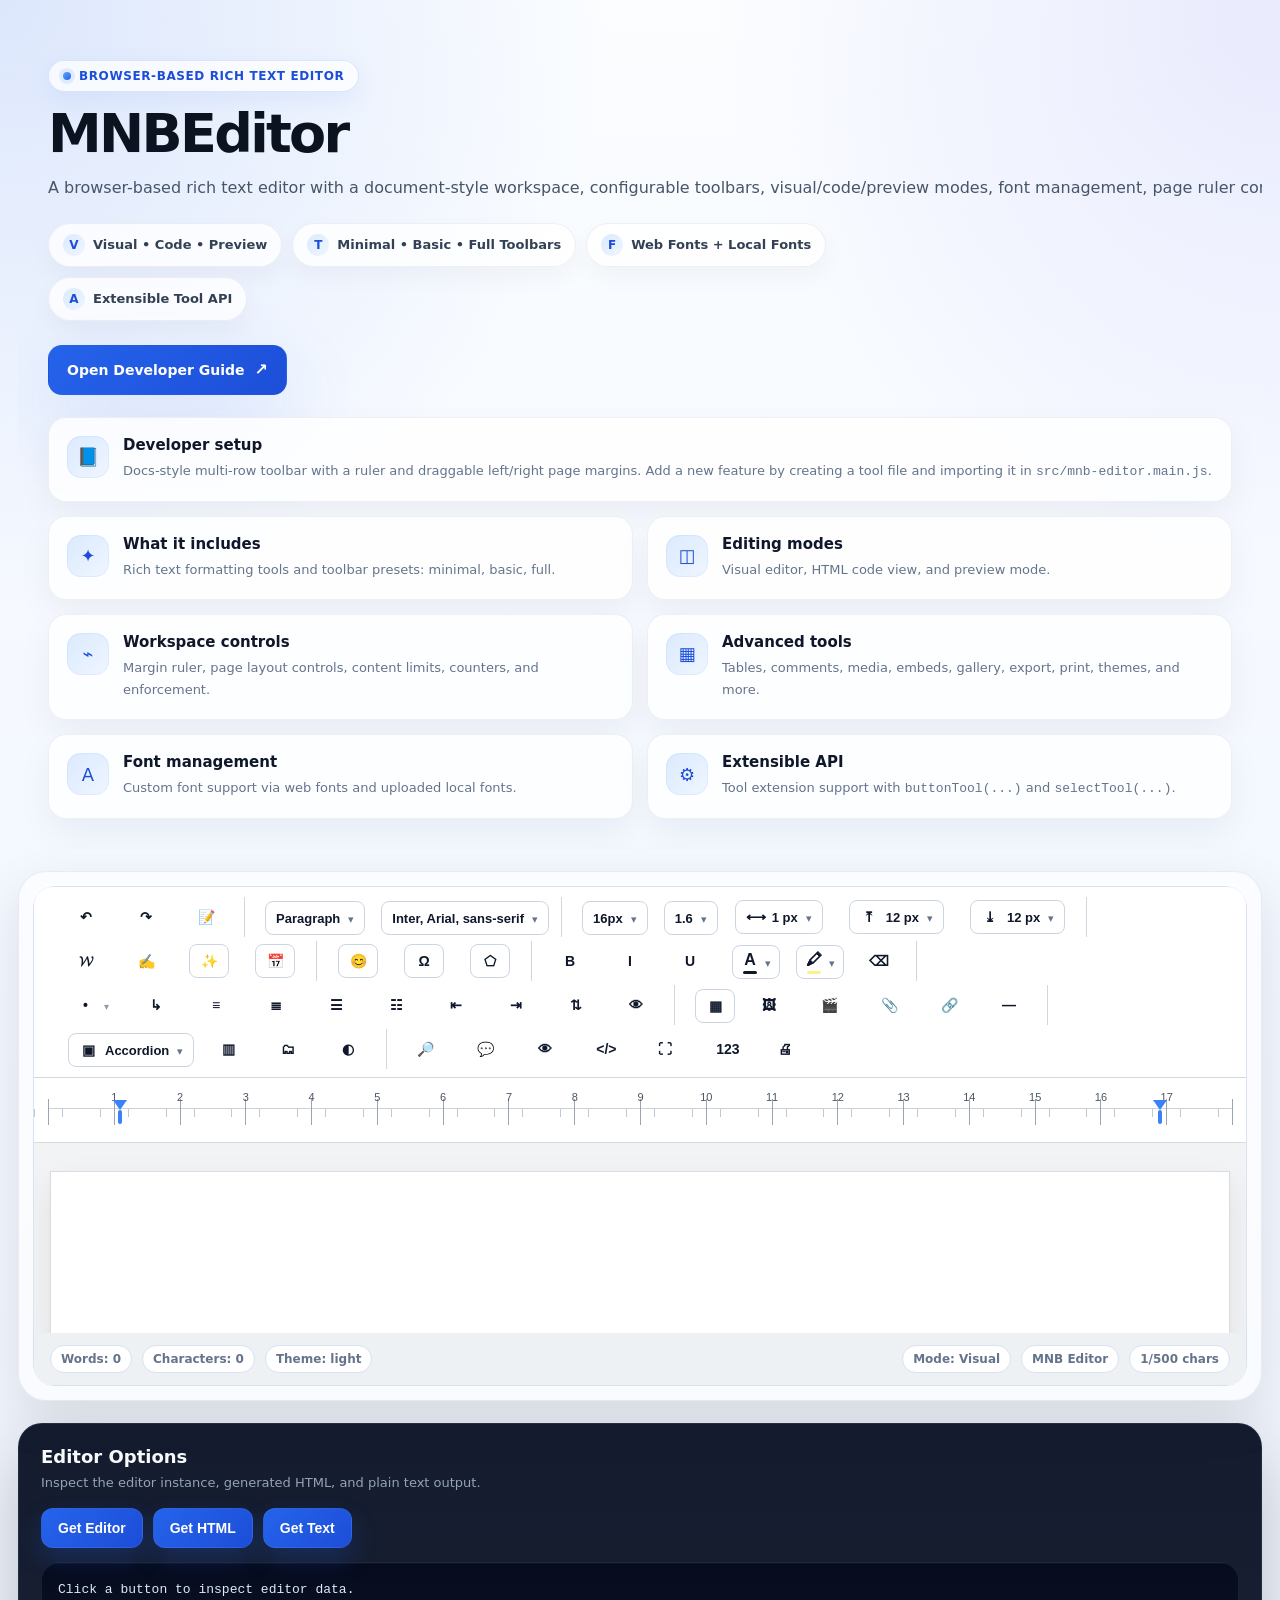
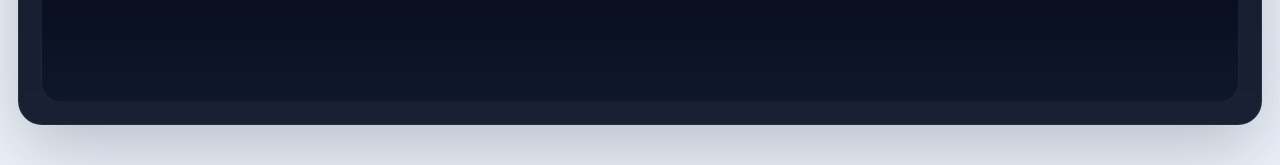
==== commit 9ba8a8d2: "Updated landing page" ====
--- a/index.html
+++ b/index.html
@@ -6,16 +6,288 @@
     <meta name="viewport" content="width=device-width, initial-scale=1" />
     <link rel="stylesheet" href="./mnb-editor.css" />
     <style>
+      :root {
+        --bg-1: #f6f9ff;
+        --bg-2: #eef4ff;
+        --panel: rgba(255, 255, 255, 0.78);
+        --panel-solid: #ffffff;
+        --text: #0f172a;
+        --muted: #64748b;
+        --muted-soft: #94a3b8;
+        --border: rgba(148, 163, 184, 0.18);
+        --primary: #2563eb;
+        --primary-dark: #1d4ed8;
+        --primary-soft: rgba(37, 99, 235, 0.08);
+        --shadow-sm: 0 10px 30px rgba(15, 23, 42, 0.06);
+        --shadow-md: 0 18px 50px rgba(15, 23, 42, 0.1);
+        --shadow-lg: 0 30px 80px rgba(37, 99, 235, 0.15);
+        --radius-xl: 28px;
+        --radius-lg: 22px;
+        --radius-md: 16px;
+        --radius-sm: 12px;
+      }
+
+      * {
+        box-sizing: border-box;
+      }
+
+      html {
+        scroll-behavior: smooth;
+      }
+
+      body {
+        margin: 0;
+        color: var(--text);
+        font-family: Inter, ui-sans-serif, system-ui, -apple-system, BlinkMacSystemFont, "Segoe UI", sans-serif;
+        background:
+          radial-gradient(circle at top left, rgba(37, 99, 235, 0.14), transparent 28%),
+          radial-gradient(circle at top right, rgba(99, 102, 241, 0.12), transparent 26%),
+          linear-gradient(180deg, #fbfdff 0%, #f4f8ff 45%, #edf3fb 100%);
+      }
+
+      .page-shell {
+        max-width: 1450px;
+        margin: 0 auto;
+        padding: 30px 18px 42px;
+      }
+
       .editor-hero {
-        margin-bottom: 18px;
-        padding: 20px;
-        border: 1px solid #e2e8f0;
+        position: relative;
+        overflow: hidden;
+        margin-bottom: 22px;
+        padding: 30px;
+      }
+
+      .editor-hero::before {
+        content: "";
+        position: absolute;
+        left: -60px;
+        bottom: -80px;
+        width: 240px;
+        height: 240px;
+        border-radius: 999px;
+        background: none;
+        pointer-events: none;
+      }
+
+      .editor-hero::after {
+        content: "";
+        position: absolute;
+        right: -90px;
+        top: -90px;
+        width: 280px;
+        height: 280px;
+        border-radius: 999px;
+        background: none;
+        pointer-events: none;
+      }
+
+      .editor-hero-top {
+        position: relative;
+        z-index: 1;
+        display: flex;
+        align-items: flex-start;
+        justify-content: space-between;
+        gap: 24px;
+        flex-wrap: wrap;
+      }
+
+      .editor-hero-title-wrap {
+        max-width: 930px;
+      }
+
+      .hero-kicker {
+        display: inline-flex;
+        align-items: center;
+        gap: 8px;
+        margin-bottom: 14px;
+        padding: 8px 14px;
+        border: 1px solid rgba(37, 99, 235, 0.14);
+        border-radius: 999px;
+        background: rgba(255, 255, 255, 0.72);
+        color: var(--primary-dark);
+        font-size: 12px;
+        font-weight: 700;
+        letter-spacing: 0.05em;
+        text-transform: uppercase;
+        box-shadow: 0 8px 24px rgba(37, 99, 235, 0.08);
+      }
+
+      .hero-kicker-dot {
+        width: 8px;
+        height: 8px;
+        border-radius: 999px;
+        background: linear-gradient(135deg, #60a5fa, #2563eb);
+        box-shadow: 0 0 0 4px rgba(59, 130, 246, 0.12);
+      }
+
+      .editor-hero-title-wrap h2 {
+        margin: 0 0 12px;
+        font-size: clamp(34px, 4.5vw, 54px);
+        line-height: 1.02;
+        letter-spacing: -0.05em;
+        color: #0b1220;
+      }
+
+      .editor-hero-title-wrap p {
+        margin: 0;
+        color: #475569;
+        font-size: 16px;
+        line-height: 1.85;
+        width: max-content;
+      }
+
+      .hero-badges {
+        display: flex;
+        flex-wrap: wrap;
+        gap: 10px;
+        margin-top: 20px;
+      }
+
+      .hero-badge {
+        display: inline-flex;
+        align-items: center;
+        gap: 8px;
+        padding: 10px 14px;
+        border: 1px solid rgba(148, 163, 184, 0.16);
+        border-radius: 999px;
+        background: rgba(255, 255, 255, 0.78);
+        color: #334155;
+        font-size: 13px;
+        font-weight: 600;
+        box-shadow: 0 10px 24px rgba(15, 23, 42, 0.04);
+      }
+
+      .hero-badge-icon {
+        display: inline-flex;
+        align-items: center;
+        justify-content: center;
+        width: 22px;
+        height: 22px;
+        border-radius: 999px;
+        background: linear-gradient(135deg, #dbeafe, #eff6ff);
+        color: var(--primary-dark);
+        font-size: 12px;
+        font-weight: 800;
+      }
+
+      .editor-guide-link {
+        position: relative;
+        z-index: 1;
+        display: inline-flex;
+        align-items: center;
+        justify-content: center;
+        gap: 10px;
+        min-height: 50px;
+        padding: 12px 18px;
+        border-radius: 14px;
+        border: 1px solid rgba(37, 99, 235, 0.14);
+        background: linear-gradient(135deg, var(--primary) 0%, var(--primary-dark) 100%);
+        color: #fff;
+        font-size: 14px;
+        font-weight: 700;
+        text-decoration: none;
+        white-space: nowrap;
+        box-shadow: var(--shadow-lg);
+        transition: transform 0.2s ease, box-shadow 0.2s ease, opacity 0.2s ease;
+      }
+
+      .editor-guide-link:hover {
+        transform: translateY(-1px);
+        box-shadow: 0 22px 55px rgba(37, 99, 235, 0.22);
+        opacity: 0.98;
+      }
+
+      .guide-arrow {
+        font-size: 16px;
+        line-height: 1;
+      }
+
+      .editor-hero-features {
+        position: relative;
+        z-index: 1;
+        display: grid;
+        grid-template-columns: repeat(2, minmax(0, 1fr));
+        gap: 14px;
+        margin-top: 22px;
+      }
+
+      .editor-feature-card {
+        display: flex;
+        gap: 14px;
+        align-items: flex-start;
+        padding: 18px;
+        border: 1px solid rgba(148, 163, 184, 0.16);
         border-radius: 18px;
-        background: linear-gradient(180deg, #ffffff 0%, #f8fafc 100%);
-        box-shadow: 0 8px 24px rgba(15, 23, 42, 0.05);
-      }
-
-      .editor-hero-top {
+        background: rgba(255, 255, 255, 0.82);
+        box-shadow: 0 14px 34px rgba(15, 23, 42, 0.05);
+        transition: transform 0.18s ease, box-shadow 0.18s ease, border-color 0.18s ease;
+      }
+
+      .editor-feature-card:hover {
+        transform: translateY(-2px);
+        border-color: rgba(37, 99, 235, 0.18);
+        box-shadow: 0 18px 40px rgba(37, 99, 235, 0.10);
+      }
+
+      .editor-feature-card.feature-wide {
+        grid-column: 1 / -1;
+      }
+
+      .feature-icon {
+        flex: 0 0 auto;
+        display: inline-flex;
+        align-items: center;
+        justify-content: center;
+        width: 42px;
+        height: 42px;
+        border-radius: 14px;
+        background: linear-gradient(135deg, #dbeafe, #eff6ff);
+        color: var(--primary-dark);
+        font-size: 18px;
+        box-shadow: inset 0 0 0 1px rgba(59, 130, 246, 0.08);
+      }
+
+      .feature-content strong {
+        display: block;
+        margin-bottom: 6px;
+        font-size: 15px;
+        color: #0f172a;
+      }
+
+      .feature-content span {
+        display: block;
+        color: var(--muted);
+        font-size: 13px;
+        line-height: 1.7;
+      }
+
+      .editor-stage {
+        margin-top: 4px;
+        padding: 14px;
+        border: 1px solid var(--border);
+        border-radius: 28px;
+        background: rgba(255, 255, 255, 0.62);
+        backdrop-filter: blur(10px);
+        box-shadow: var(--shadow-md);
+      }
+
+      #editor {
+        border-radius: 22px;
+        overflow: hidden;
+      }
+
+      .editor-bottom-panel {
+        margin-top: 22px;
+        padding: 22px;
+        border-radius: 24px;
+        border: 1px solid rgba(148, 163, 184, 0.12);
+        background:
+          linear-gradient(180deg, rgba(15, 23, 42, 0.98) 0%, rgba(15, 23, 42, 0.96) 100%);
+        box-shadow: 0 24px 70px rgba(2, 6, 23, 0.22);
+      }
+
+      .editor-bottom-head {
         display: flex;
         align-items: flex-start;
         justify-content: space-between;
@@ -24,142 +296,152 @@
         margin-bottom: 14px;
       }
 
-      .editor-hero-title-wrap h2 {
-        margin: 0 0 8px;
-        font-size: 26px;
-        line-height: 1.2;
-        color: #0f172a;
-      }
-
-      .editor-hero-title-wrap p {
+      .editor-bottom-head h3 {
+        margin: 0 0 6px;
+        font-size: 18px;
+        color: #f8fafc;
+      }
+
+      .editor-bottom-head p {
         margin: 0;
-        color: #475569;
-        font-size: 15px;
-        line-height: 1.7;
-        max-width: 920px;
-      }
-
-      .editor-guide-link {
-        display: inline-flex;
-        align-items: center;
-        justify-content: center;
-        gap: 8px;
-        padding: 10px 16px;
-        border-radius: 12px;
-        background: #2563eb;
-        color: #fff;
-        font-size: 14px;
-        font-weight: 700;
-        text-decoration: none;
-        white-space: nowrap;
-        box-shadow: 0 8px 20px rgba(37, 99, 235, 0.18);
-      }
-
-      .editor-guide-link:hover {
-        opacity: 0.96;
-      }
-
-      .editor-hero-features {
-        display: grid;
-        grid-template-columns: repeat(auto-fit, minmax(220px, 1fr));
-        gap: 12px;
-        margin-top: 12px;
-      }
-
-      .editor-feature-card {
-        padding: 14px;
-        border: 1px solid #e2e8f0;
-        border-radius: 14px;
-        background: #fff;
-      }
-
-      .editor-feature-card strong {
-        display: block;
-        margin-bottom: 6px;
-        font-size: 14px;
-        color: #0f172a;
-      }
-
-      .editor-feature-card span {
-        display: block;
-        color: #64748b;
+        color: #94a3b8;
         font-size: 13px;
         line-height: 1.6;
-      }
-
-      .editor-bottom-panel {
-        margin-top: 18px;
-        padding: 16px;
-        border: 1px solid #e2e8f0;
-        border-radius: 14px;
-        background: #f8fafc;
-      }
-
-      .editor-bottom-panel h3 {
-        margin: 0 0 12px;
-        font-size: 16px;
-        color: #0f172a;
       }
 
       .editor-bottom-actions {
         display: flex;
         flex-wrap: wrap;
         gap: 10px;
-        margin-bottom: 12px;
+        margin-bottom: 14px;
       }
 
       .editor-bottom-actions button {
         appearance: none;
-        border: 0;
-        border-radius: 10px;
-        padding: 10px 14px;
+        border: 1px solid rgba(148, 163, 184, 0.12);
+        border-radius: 12px;
+        padding: 11px 16px;
         font-size: 14px;
-        font-weight: 600;
+        font-weight: 700;
         cursor: pointer;
-        background: #2563eb;
+        background: linear-gradient(135deg, #2563eb 0%, #1d4ed8 100%);
         color: #fff;
+        box-shadow: 0 12px 26px rgba(37, 99, 235, 0.22);
+        transition: transform 0.18s ease, box-shadow 0.18s ease, opacity 0.18s ease;
       }
 
       .editor-bottom-actions button:hover {
-        opacity: 0.95;
+        transform: translateY(-1px);
+        box-shadow: 0 18px 34px rgba(37, 99, 235, 0.28);
       }
 
       #editorOutput {
-        min-height: 120px;
-        max-height: 320px;
+        min-height: 140px;
+        max-height: 340px;
         overflow: auto;
         margin: 0;
-        padding: 12px;
-        border-radius: 10px;
-        background: #0f172a;
-        color: #e2e8f0;
+        padding: 16px;
+        border: 1px solid rgba(148, 163, 184, 0.12);
+        border-radius: 18px;
+        background:
+          linear-gradient(180deg, rgba(2, 6, 23, 0.76) 0%, rgba(15, 23, 42, 0.94) 100%);
+        color: #dbeafe;
         font-size: 13px;
-        line-height: 1.5;
+        line-height: 1.7;
         white-space: pre-wrap;
         word-break: break-word;
+        box-shadow: inset 0 1px 0 rgba(255, 255, 255, 0.03);
+      }
+
+      @media (max-width: 1080px) {
+        .editor-hero-features {
+          grid-template-columns: 1fr;
+        }
+
+        .editor-feature-card.feature-wide {
+          grid-column: auto;
+        }
+      }
+
+      @media (max-width: 768px) {
+        .page-shell {
+          padding: 18px 14px 28px;
+        }
+
+        .editor-hero,
+        .editor-bottom-panel {
+          padding: 18px;
+          border-radius: 20px;
+        }
+
+        .editor-stage {
+          padding: 10px;
+          border-radius: 20px;
+        }
+
+        .editor-hero-top {
+          flex-direction: column;
+          align-items: stretch;
+        }
+
+        .editor-guide-link {
+          width: 100%;
+        }
+
+        .hero-badges {
+          gap: 8px;
+        }
+
+        .hero-badge {
+          width: 100%;
+          justify-content: flex-start;
+        }
+
+        .editor-feature-card {
+          padding: 16px;
+        }
       }
     </style>
   </head>
   <body>
-    <div style="max-width:1400px;margin:30px auto;padding:0 16px;">
-      <div style="margin-bottom:18px;">
-        <h1 style="margin:0 0 8px;">MNB Editor</h1>
-        <p style="margin:0;color:#64748b;">
-          Docs-style multi-row toolbar with a ruler and draggable left/right
-          page margins. Add a new feature by creating a tool file and importing
-          it in <code>src/mnb-editor.main.js</code>.
-        </p>
-      </div>
-
+    <div class="page-shell">
       <div class="editor-hero">
         <div class="editor-hero-top">
           <div class="editor-hero-title-wrap">
+            <div class="hero-kicker">
+              <span class="hero-kicker-dot"></span>
+              Browser-based rich text editor
+            </div>
+
             <h2>MNBEditor</h2>
+
             <p>
               A browser-based rich text editor with a document-style workspace,
               configurable toolbars, visual/code/preview modes, font management,
               page ruler controls, alerts, modal forms, and an extensible tool system.
             </p>
+
+            <div class="hero-badges">
+              <span class="hero-badge">
+                <span class="hero-badge-icon">V</span>
+                Visual • Code • Preview
+              </span>
+
+              <span class="hero-badge">
+                <span class="hero-badge-icon">T</span>
+                Minimal • Basic • Full Toolbars
+              </span>
+
+              <span class="hero-badge">
+                <span class="hero-badge-icon">F</span>
+                Web Fonts + Local Fonts
+              </span>
+
+              <span class="hero-badge">
+                <span class="hero-badge-icon">A</span>
+                Extensible Tool API
+              </span>
+            </div>
           </div>
 
           <a
@@ -169,51 +451,91 @@
             rel="noopener noreferrer"
           >
             Open Developer Guide
+            <span class="guide-arrow">↗</span>
           </a>
         </div>
 
         <div class="editor-hero-features">
+          <div class="editor-feature-card feature-wide">
+            <div class="feature-icon">📘</div>
+            <div class="feature-content">
+              <strong>Developer setup</strong>
+              <span>
+                Docs-style multi-row toolbar with a ruler and draggable left/right page margins.
+                Add a new feature by creating a tool file and importing it in
+                <code>src/mnb-editor.main.js</code>.
+              </span>
+            </div>
+          </div>
+
           <div class="editor-feature-card">
-            <strong>What it includes</strong>
-            <span>Rich text formatting tools and toolbar presets: minimal, basic, full.</span>
+            <div class="feature-icon">✦</div>
+            <div class="feature-content">
+              <strong>What it includes</strong>
+              <span>Rich text formatting tools and toolbar presets: minimal, basic, full.</span>
+            </div>
           </div>
 
           <div class="editor-feature-card">
-            <strong>Editing modes</strong>
-            <span>Visual editor, HTML code view, and preview mode.</span>
+            <div class="feature-icon">◫</div>
+            <div class="feature-content">
+              <strong>Editing modes</strong>
+              <span>Visual editor, HTML code view, and preview mode.</span>
+            </div>
           </div>
 
           <div class="editor-feature-card">
-            <strong>Workspace controls</strong>
-            <span>Margin ruler, page layout controls, content limits, counters, and enforcement.</span>
+            <div class="feature-icon">⌁</div>
+            <div class="feature-content">
+              <strong>Workspace controls</strong>
+              <span>Margin ruler, page layout controls, content limits, counters, and enforcement.</span>
+            </div>
           </div>
 
           <div class="editor-feature-card">
-            <strong>Advanced tools</strong>
-            <span>Tables, comments, media, embeds, gallery, export, print, themes, and more.</span>
+            <div class="feature-icon">▦</div>
+            <div class="feature-content">
+              <strong>Advanced tools</strong>
+              <span>Tables, comments, media, embeds, gallery, export, print, themes, and more.</span>
+            </div>
           </div>
 
           <div class="editor-feature-card">
-            <strong>Font management</strong>
-            <span>Custom font support via web fonts and uploaded local fonts.</span>
+            <div class="feature-icon">A</div>
+            <div class="feature-content">
+              <strong>Font management</strong>
+              <span>Custom font support via web fonts and uploaded local fonts.</span>
+            </div>
           </div>
 
           <div class="editor-feature-card">
-            <strong>Extensible API</strong>
-            <span>Tool extension support with <code>buttonTool(...)</code> and <code>selectTool(...)</code>.</span>
+            <div class="feature-icon">⚙</div>
+            <div class="feature-content">
+              <strong>Extensible API</strong>
+              <span>Tool extension support with <code>buttonTool(...)</code> and <code>selectTool(...)</code>.</span>
+            </div>
           </div>
         </div>
       </div>
 
-      <div id="editor"></div>
+      <div class="editor-stage">
+        <div id="editor"></div>
+      </div>
 
       <div class="editor-bottom-panel">
-        <h3>Editor Options</h3>
+        <div class="editor-bottom-head">
+          <div>
+            <h3>Editor Options</h3>
+            <p>Inspect the editor instance, generated HTML, and plain text output.</p>
+          </div>
+        </div>
+
         <div class="editor-bottom-actions">
           <button type="button" id="getEditorBtn">Get Editor</button>
           <button type="button" id="getHtmlBtn">Get HTML</button>
           <button type="button" id="getTextBtn">Get Text</button>
         </div>
+
         <pre id="editorOutput">Click a button to inspect editor data.</pre>
       </div>
     </div>
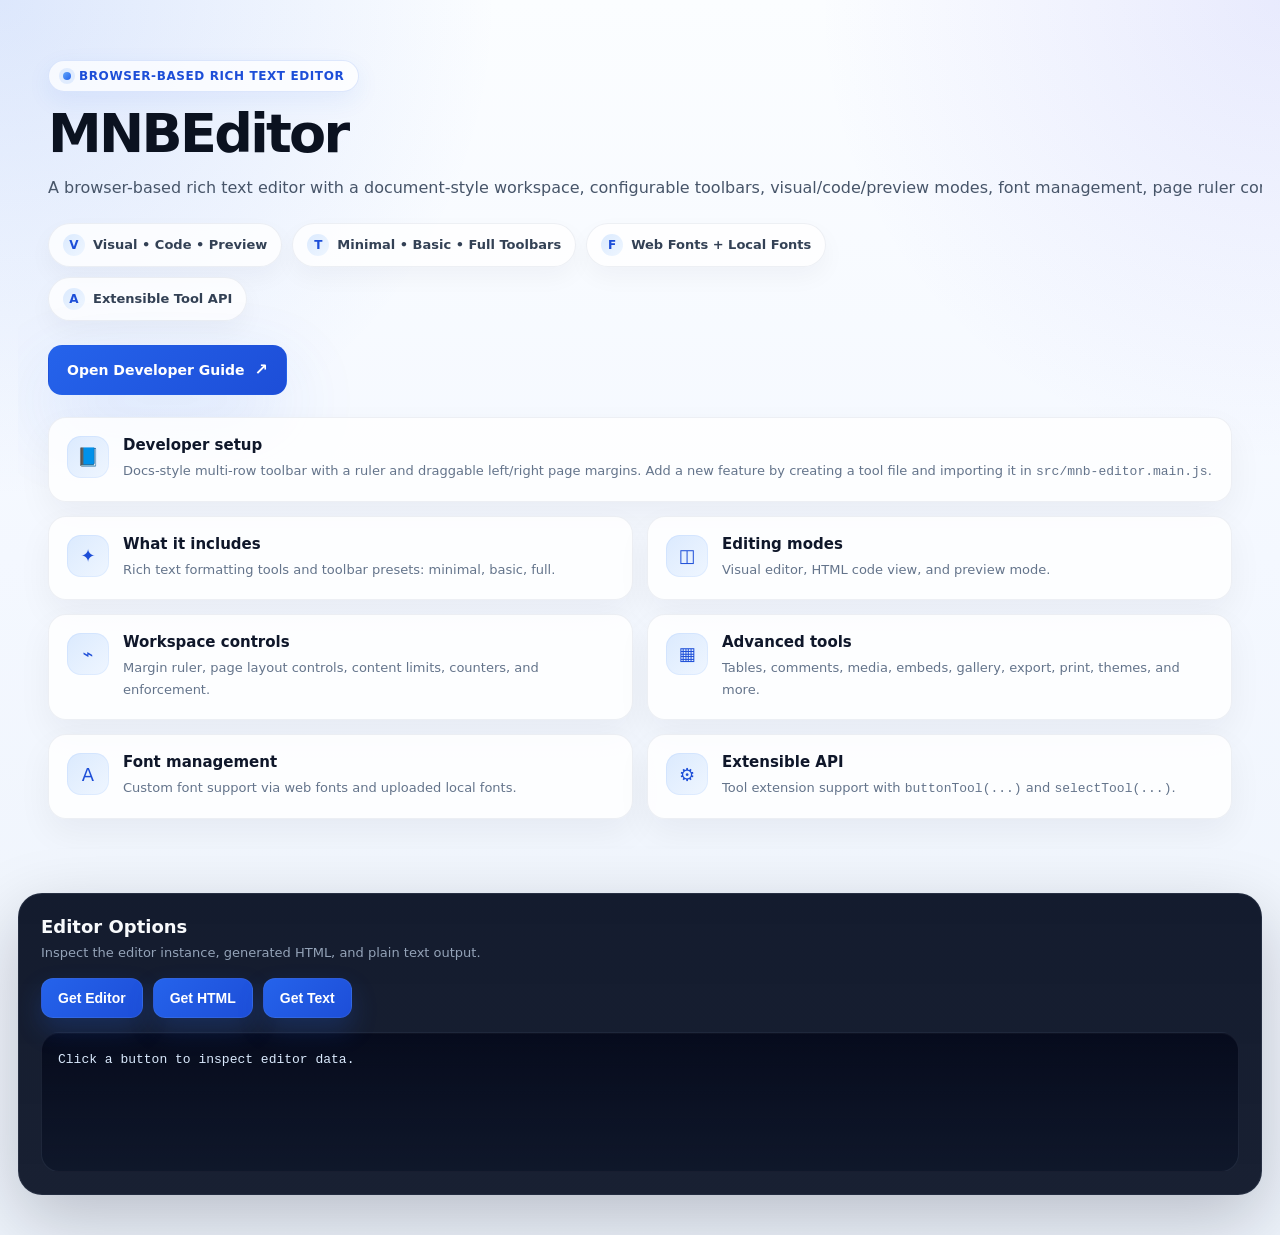
==== commit 5c5e3bee: "Integrated AI tool" ====
--- a/index.html
+++ b/index.html
@@ -518,9 +518,7 @@
         </div>
       </div>
 
-      <div class="editor-stage">
-        <div id="editor"></div>
-      </div>
+      <div id="editor"></div>
 
       <div class="editor-bottom-panel">
         <div class="editor-bottom-head">
@@ -543,7 +541,7 @@
     <script type="module">
       import { mountMNBEditor } from './src/mnb-editor.main.js';
 
-      const editor = mountMNBEditor('#editor', {
+      /*const editor = mountMNBEditor('#editor', {
         theme: 'light',
         height: '500px',
         toolbarCollapsible: true,
@@ -555,6 +553,7 @@
           mode: 'hard',
           showCounter: true
         },
+       
       });
 
       const output = document.getElementById('editorOutput');
--- a/mnb-editor.css
+++ b/mnb-editor.css
@@ -97,6 +97,8 @@
   background: #ffffff;
   border-bottom:1px solid var(--mnb-toolbar-divider);
   backdrop-filter:none;
+  border-top-left-radius: 24px;
+  border-top-right-radius: 24px;
 }
 
 .mnb-editor-shell.theme-dark .mnb-editor-topbar,
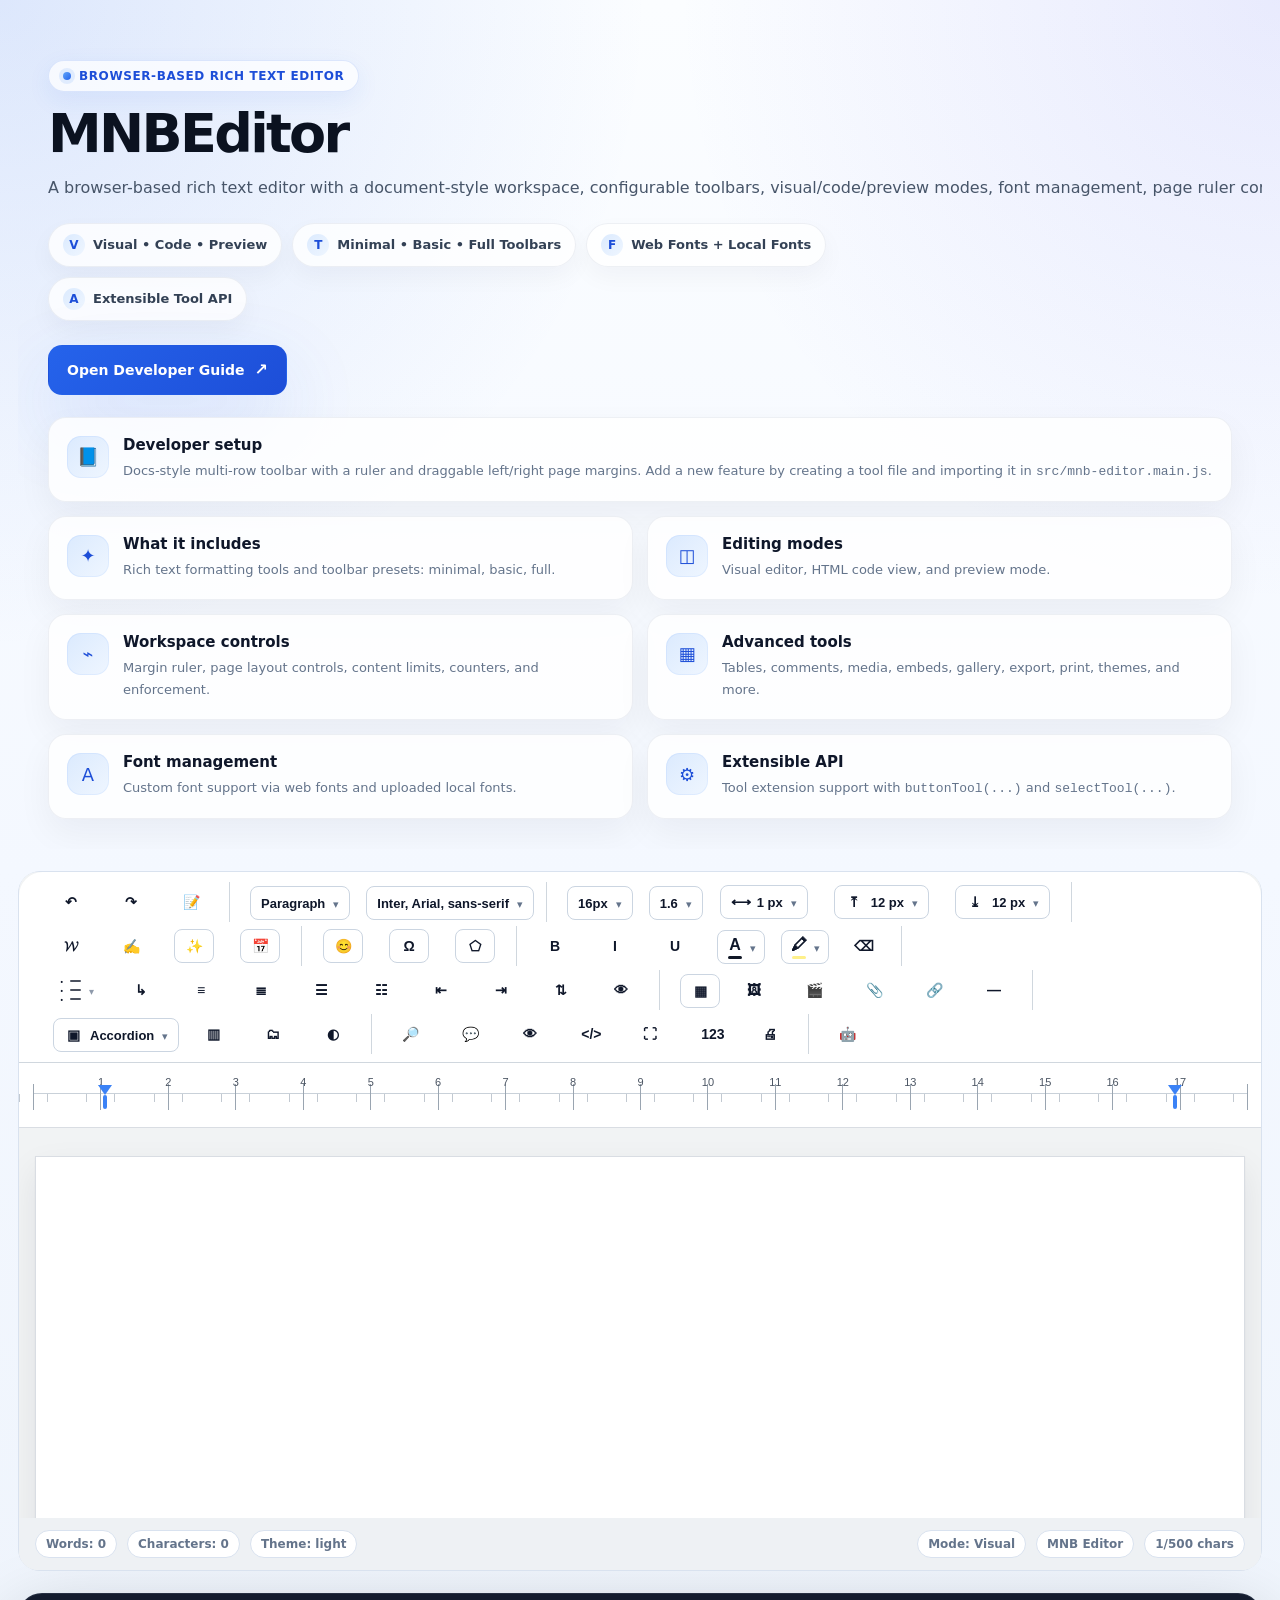
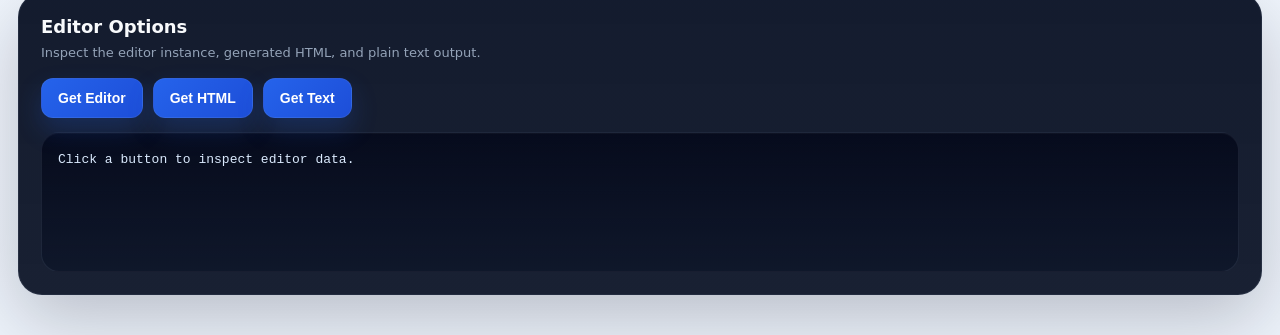
==== commit 3c4c3fdf: "Final updtae." ====
--- a/index.html
+++ b/index.html
@@ -518,7 +518,9 @@
         </div>
       </div>
 
-      <div id="editor"></div>
+      <div class="">
+        <div id="editor"></div>
+      </div>
 
       <div class="editor-bottom-panel">
         <div class="editor-bottom-head">
@@ -553,8 +555,38 @@
           mode: 'hard',
           showCounter: true
         },
-       
-      });
+      });*/
+
+        const editor = mountMNBEditor('#editor', {
+          theme: 'light',
+          height: '700px',
+          toolbarCollapsible: true,
+          collapseToolbarBelow: 9999,
+          collapsedToolbarRows: 2,
+          contentLimit: {
+            max: 500,
+            type: 'chars',
+            mode: 'hard',
+            showCounter: true
+          },
+
+          ai: {
+            endpoint: '',
+            defaultProvider: 'openai',
+            defaultAction: 'improve',
+            defaultApplyMode: 'replace-selection',
+            includeDocumentDefault: false,
+            providers: [
+              { label: 'Anthropic', value: 'anthropic' },
+              { label: 'OpenAI', value: 'openai' },
+              { label: 'Google', value: 'google' },
+              { label: 'OpenRouter', value: 'openrouter' },
+              { label: 'Fireworks', value: 'fireworks' },
+              { label: 'Baseten', value: 'baseten' },
+              { label: 'Ollama', value: 'ollama' },
+            ],
+          },
+        });
 
       const output = document.getElementById('editorOutput');
 
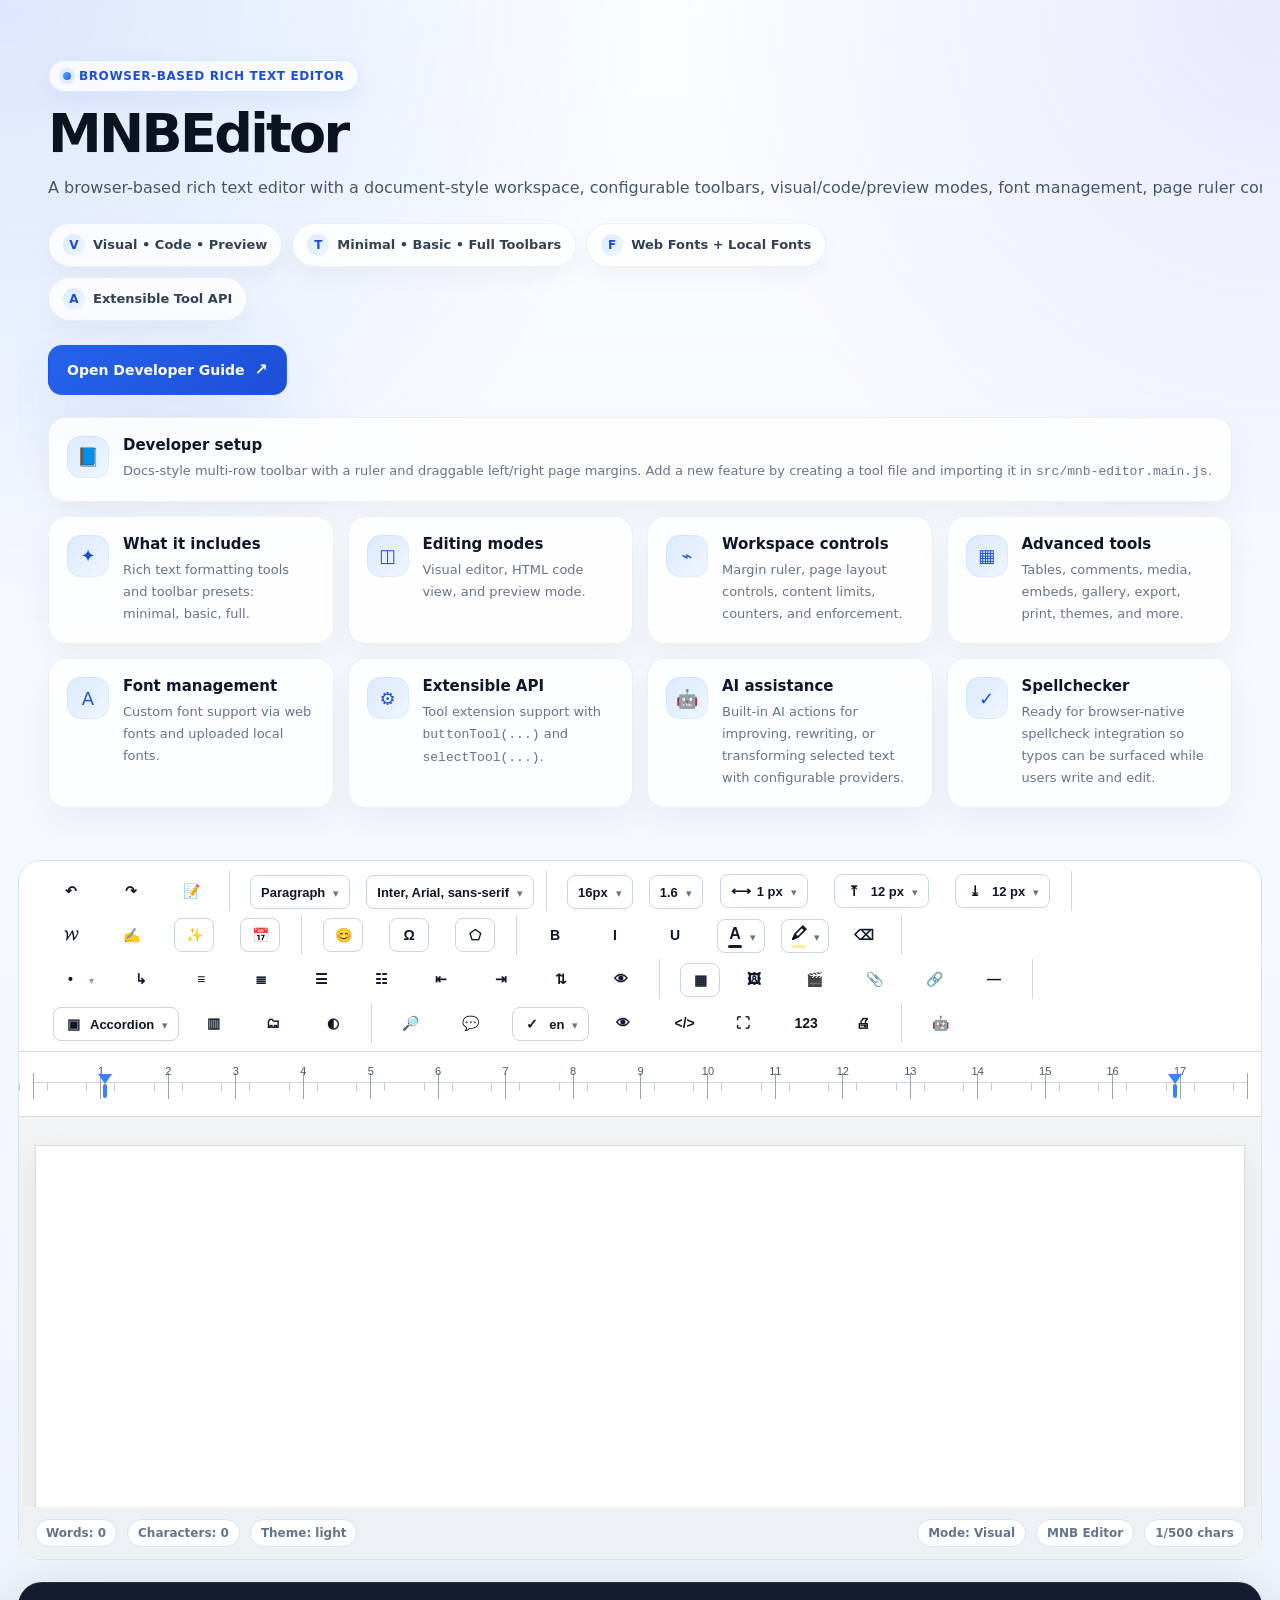
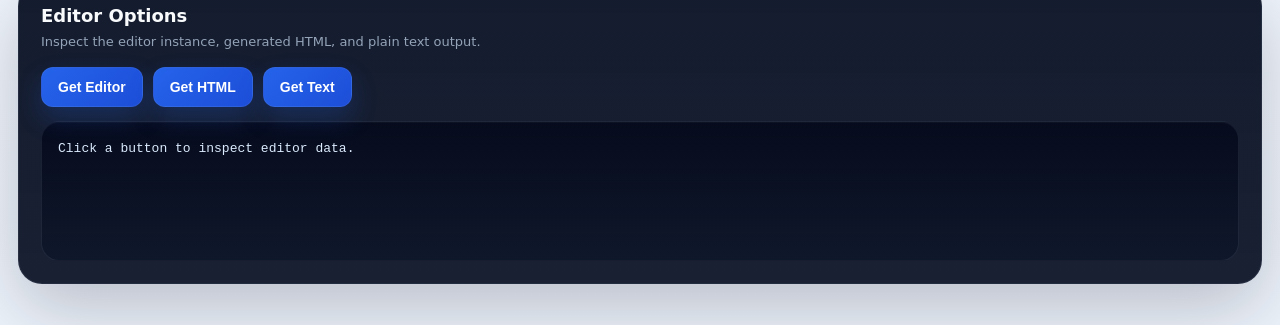
==== commit a0af1d20: "Updated document guide for AI assistance, spellchecker" ====
--- a/index.html
+++ b/index.html
@@ -207,7 +207,7 @@
         position: relative;
         z-index: 1;
         display: grid;
-        grid-template-columns: repeat(2, minmax(0, 1fr));
+        grid-template-columns: repeat(4, minmax(0, 1fr));
         gap: 14px;
         margin-top: 22px;
       }
@@ -515,6 +515,23 @@
               <span>Tool extension support with <code>buttonTool(...)</code> and <code>selectTool(...)</code>.</span>
             </div>
           </div>
+
+          <div class="editor-feature-card">
+  <div class="feature-icon">🤖</div>
+  <div class="feature-content">
+    <strong>AI assistance</strong>
+    <span>Built-in AI actions for improving, rewriting, or transforming selected text with configurable providers.</span>
+  </div>
+</div>
+
+<div class="editor-feature-card">
+  <div class="feature-icon">✓</div>
+  <div class="feature-content">
+    <strong>Spellchecker</strong>
+    <span>Ready for browser-native spellcheck integration so typos can be surfaced while users write and edit.</span>
+  </div>
+</div>
+
         </div>
       </div>
 
